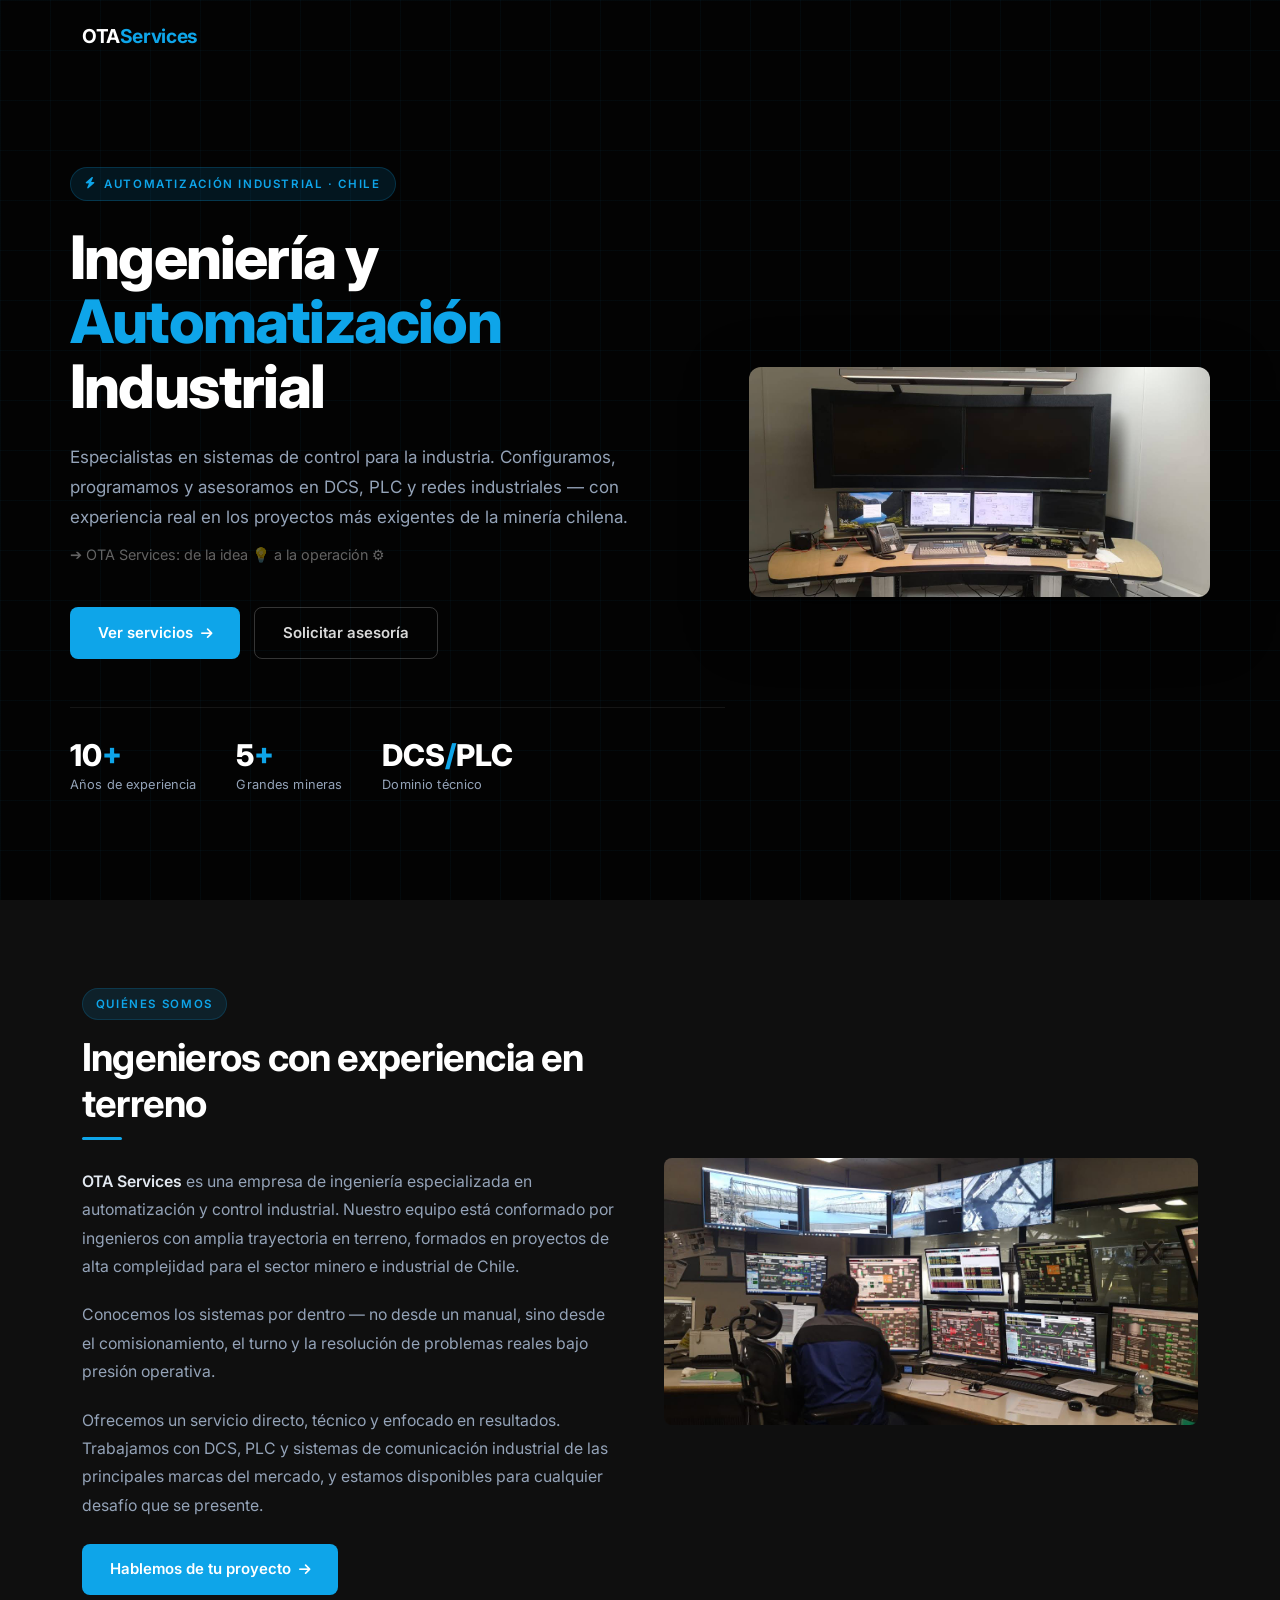
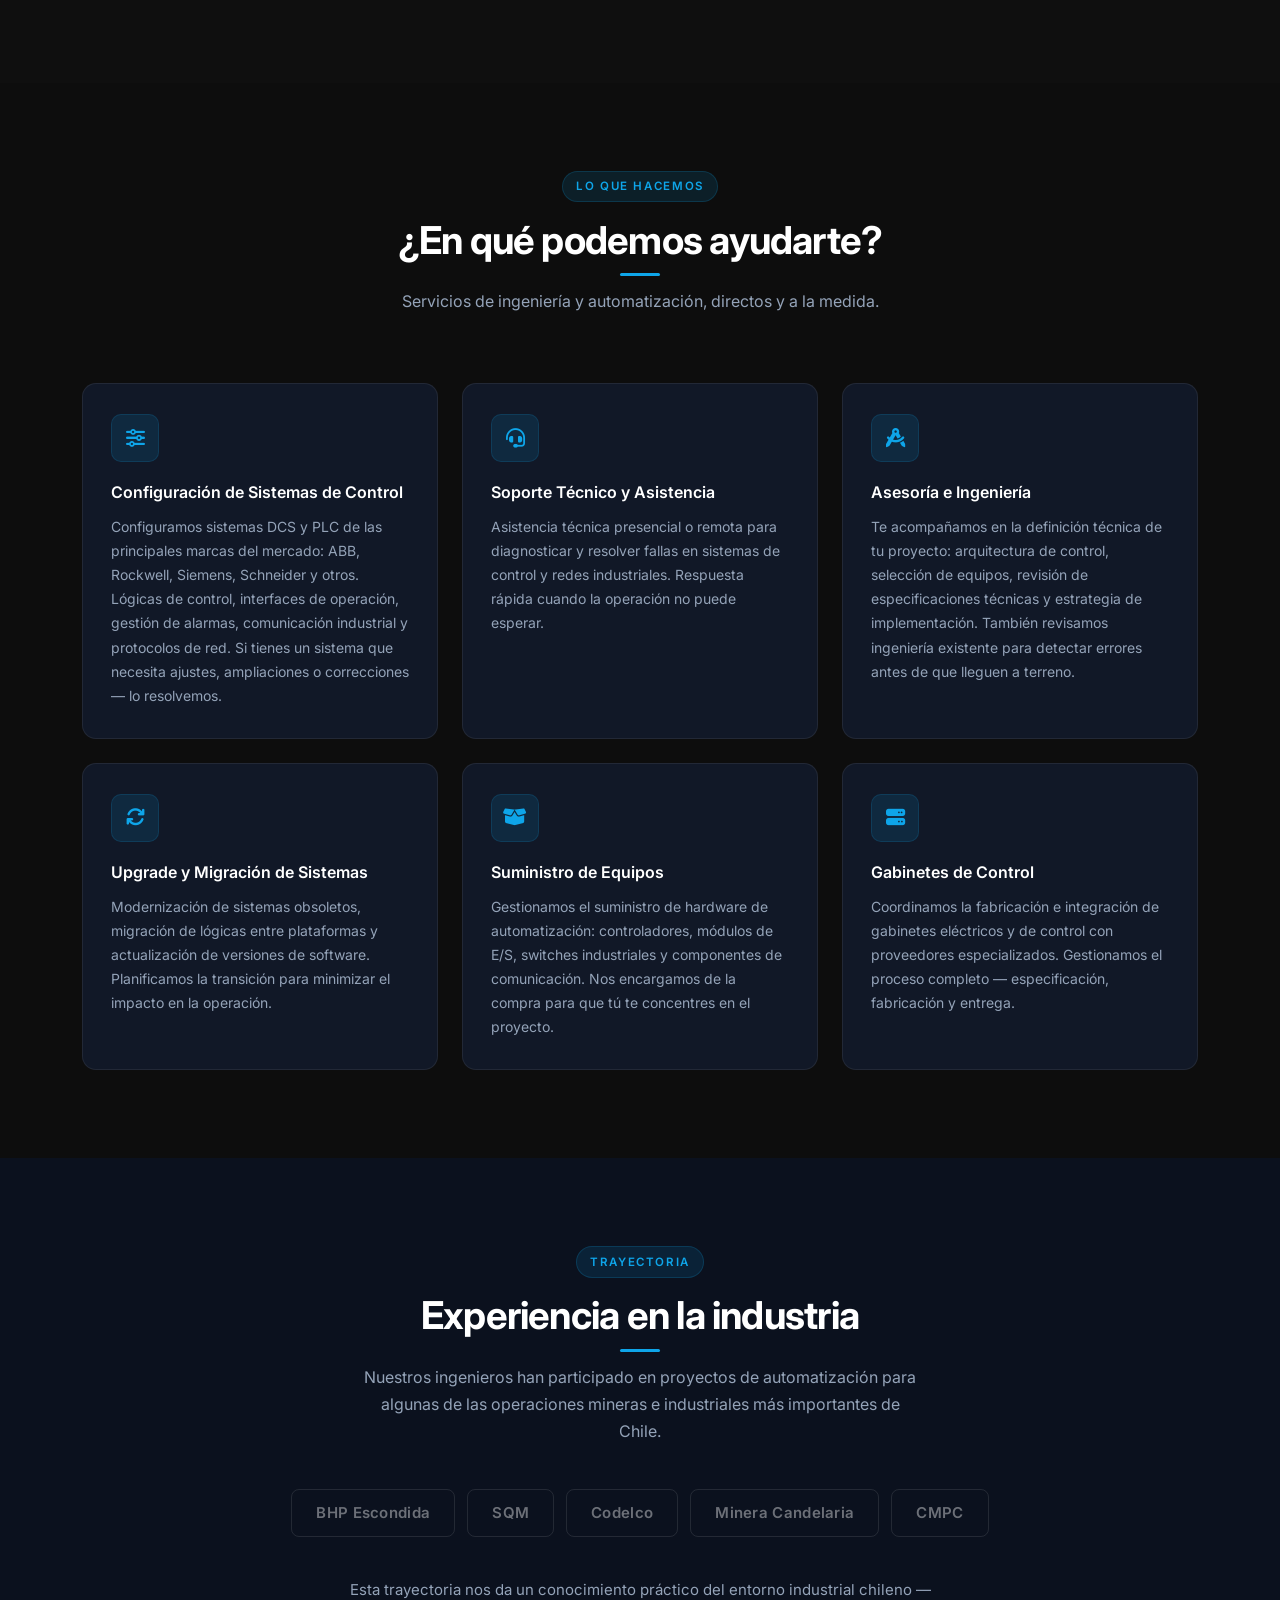
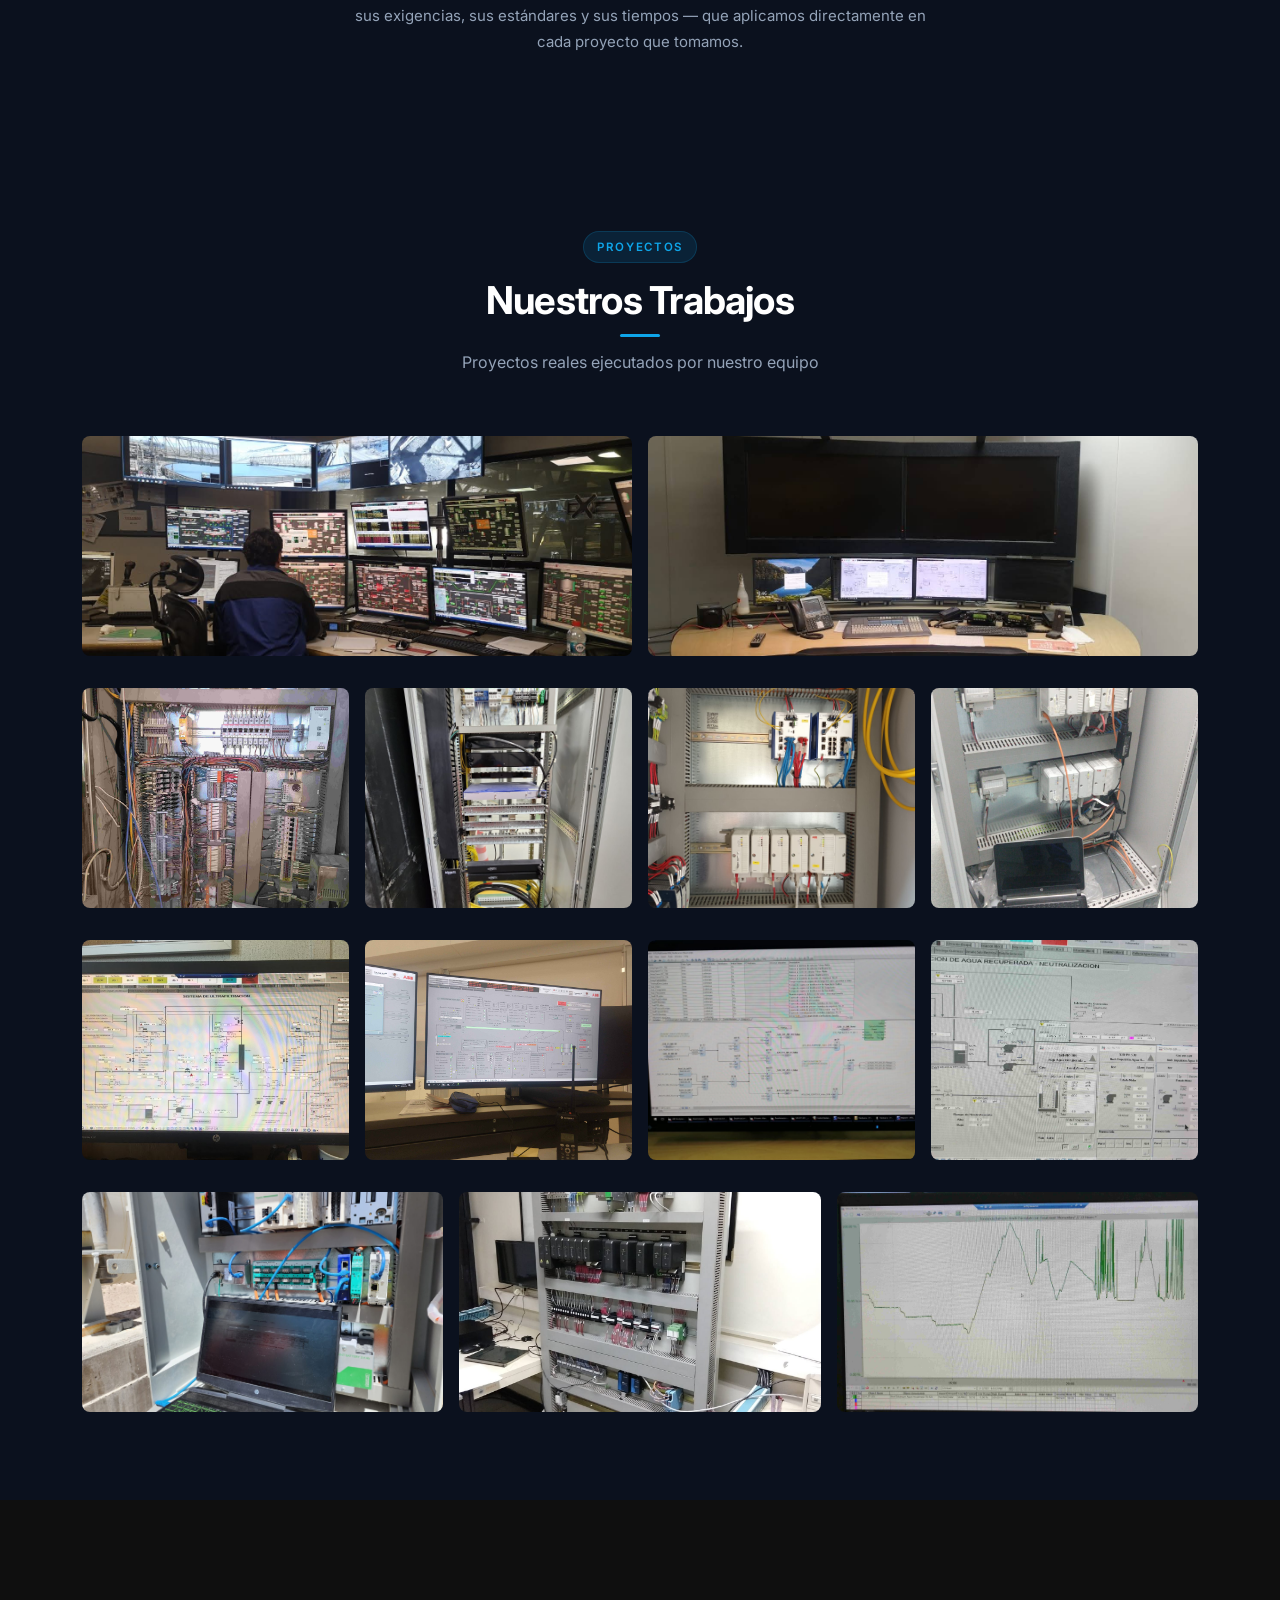
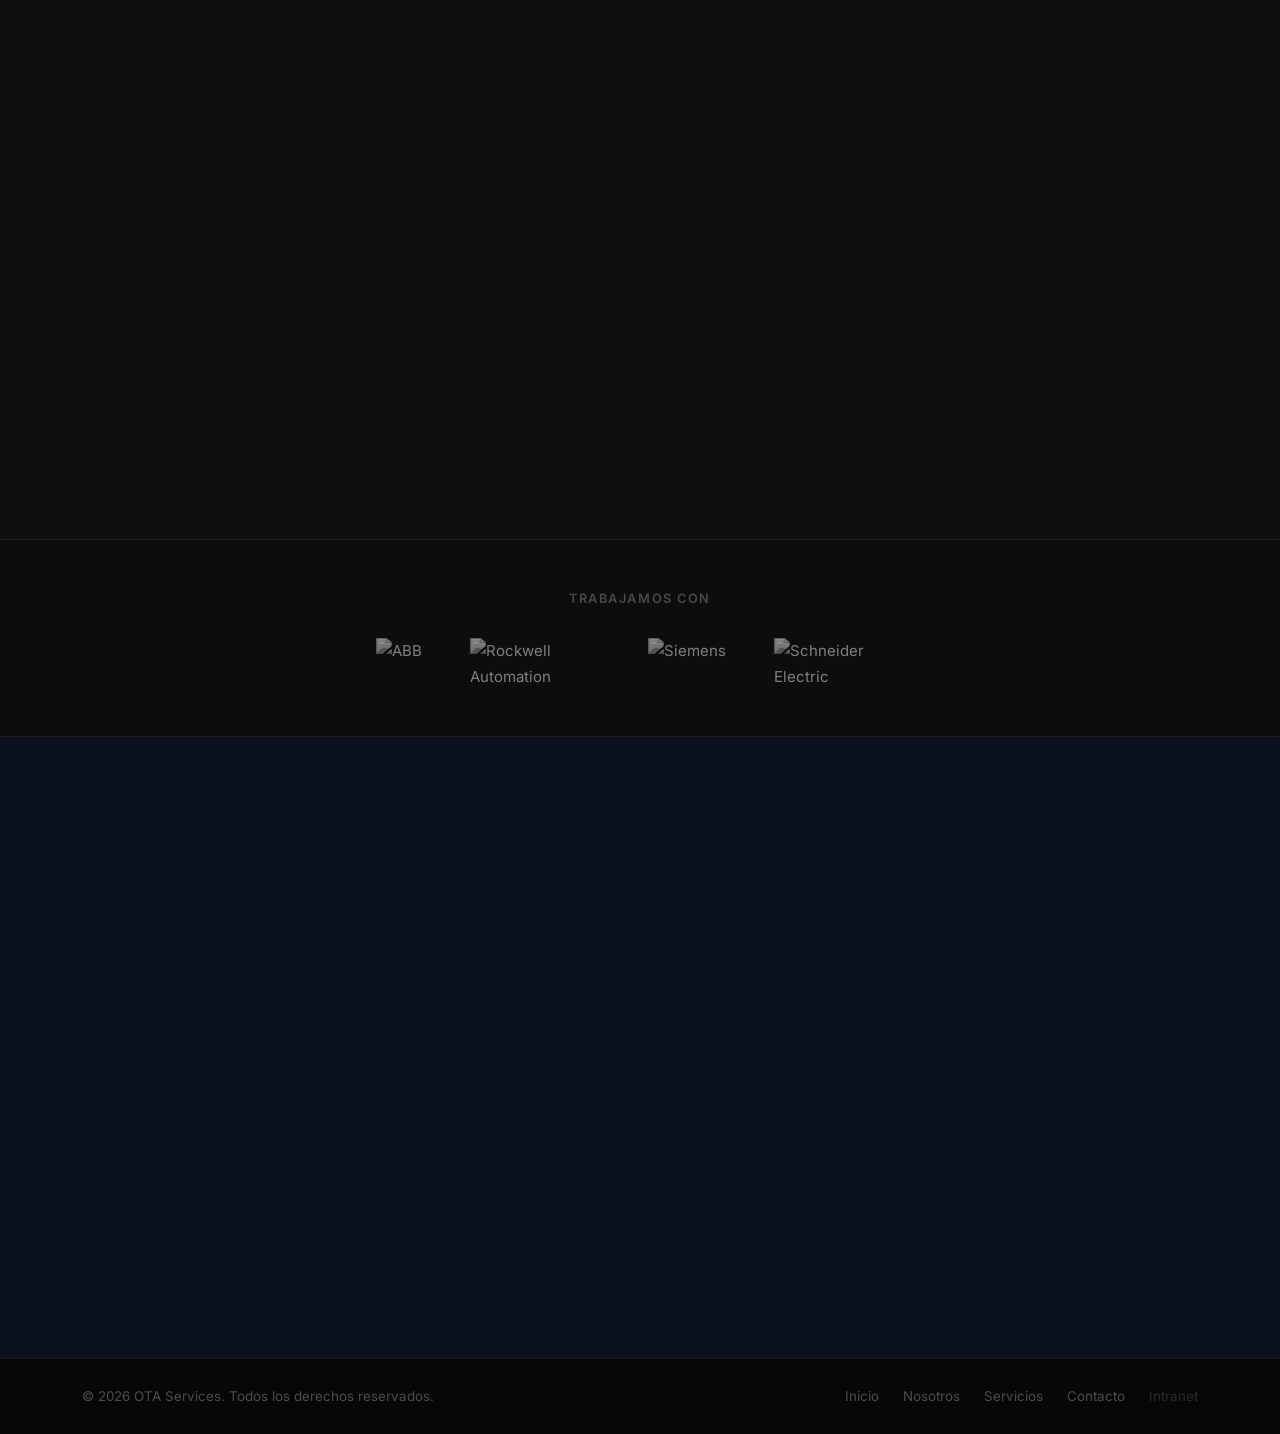
==== index.html @ 55f4d51b "Fix hero layout, imagen nosotros, logo Rockwell y galería Co-Authored-By: Claude Sonnet 4.6 <noreply" ====
<!DOCTYPE html>
<html lang="es">
<head>
  <!-- Google tag (gtag.js) -->
  <script async src="https://www.googletagmanager.com/gtag/js?id=G-EPG079F7JC"></script>
  <script>
    window.dataLayer = window.dataLayer || [];
    function gtag(){dataLayer.push(arguments);}
    gtag('js', new Date());
    gtag('config', 'G-EPG079F7JC');
  </script>

  <meta charset="utf-8">
  <meta name="viewport" content="width=device-width, initial-scale=1">

  <!-- SEO -->
  <title>OTA Services | Ingeniería y Automatización Industrial</title>
  <meta name="description" content="OTA Services — Ingeniería y automatización industrial. Especialistas en sistemas DCS y PLC para la industria minera de Chile.">
  <meta name="robots" content="index, follow">
  <link rel="canonical" href="https://otautomation.cl">

  <!-- Open Graph -->
  <meta property="og:title"       content="OTA Services — Ingeniería y Automatización Industrial">
  <meta property="og:description" content="Especialistas en sistemas DCS y PLC para la industria minera de Chile.">
  <meta property="og:type"        content="website">
  <meta property="og:url"         content="https://otautomation.cl">

  <!-- Favicon -->
  <link rel="icon" href="favicon.png" type="image/png">

  <!-- Google Fonts: Inter -->
  <link rel="preconnect" href="https://fonts.googleapis.com">
  <link rel="preconnect" href="https://fonts.gstatic.com" crossorigin>
  <link href="https://fonts.googleapis.com/css2?family=Inter:wght@400;500;600;700;800&display=swap" rel="stylesheet">

  <!-- Bootstrap 5 -->
  <link href="https://cdn.jsdelivr.net/npm/bootstrap@5.3.3/dist/css/bootstrap.min.css"
        rel="stylesheet"
        integrity="sha384-QWTKZyjpPEjISv5WaRU9OFeRpok6YctnYmDr5pNlyT2bRjXh0JMhjY6hW+ALEwIH"
        crossorigin="anonymous">

  <!-- Font Awesome 6 -->
  <link href="https://cdnjs.cloudflare.com/ajax/libs/font-awesome/6.5.2/css/all.min.css"
        rel="stylesheet"
        crossorigin="anonymous"
        referrerpolicy="no-referrer">

  <!-- Estilos personalizados -->
  <link href="css/site.css" rel="stylesheet">
</head>
<body>

<!-- ════════════════════════ 1. NAVBAR ════════════════════════ -->
<nav id="navbar" aria-label="Navegación principal">
  <div class="container">
    <div class="d-flex justify-content-between align-items-center">

      <a href="#hero" class="nav-brand scroll-link" aria-label="OTA Services – Inicio">
        OTA<span>Services</span>
      </a>

      <button class="navbar-toggler d-lg-none border-0 bg-transparent p-1"
              type="button"
              data-bs-toggle="collapse"
              data-bs-target="#mainNav"
              aria-controls="mainNav"
              aria-expanded="false"
              aria-label="Abrir menú">
        <span style="background-image:url(\"data:image/svg+xml,%3csvg xmlns='http://www.w3.org/2000/svg' viewBox='0 0 30 30'%3e%3cpath stroke='rgba(255,255,255,0.8)' stroke-linecap='round' stroke-miterlimit='10' stroke-width='2' d='M4 7h22M4 15h22M4 23h22'/%3e%3c/svg%3e\");display:inline-block;width:1.5em;height:1.5em;background-repeat:no-repeat;background-position:center;background-size:100%;"></span>
      </button>

      <div class="collapse navbar-collapse justify-content-end" id="mainNav">
        <ul class="navbar-nav align-items-lg-center gap-lg-1" id="navList">
          <li class="nav-item active">
            <a class="nav-link scroll-link" href="#hero">Inicio</a>
          </li>
          <li class="nav-item">
            <a class="nav-link scroll-link" href="#nosotros">Nosotros</a>
          </li>
          <li class="nav-item">
            <a class="nav-link scroll-link" href="#servicios">Servicios</a>
          </li>
          <li class="nav-item">
            <a class="nav-link scroll-link" href="#experiencia">Experiencia</a>
          </li>
          <li class="nav-item">
            <a class="nav-link scroll-link btn-nav-cta" href="#contact">Solicitar asesoría</a>
          </li>
        </ul>
      </div>

    </div>
  </div>
</nav>


<!-- ════════════════════════ 2. HERO ══════════════════════════ -->
<section id="hero" aria-label="OTA Services – Ingeniería y Automatización Industrial">
  <div class="container hero-inner">
    <div class="row align-items-center">
      <div class="col-lg-7 col-md-10 col-12">

        <div class="hero-eyebrow reveal from-left">
          <i class="fa-solid fa-bolt"></i>
          Automatización Industrial · Chile
        </div>

        <h1 class="hero-title reveal from-left d1">
          Ingeniería y<br>
          <span class="accent">Automatización</span><br>
          Industrial
        </h1>

        <p class="hero-subtitle reveal from-left d2">
          Especialistas en sistemas de control para la industria. Configuramos,
          programamos y asesoramos en DCS, PLC y redes industriales — con
          experiencia real en los proyectos más exigentes de la minería chilena.
        </p>

        <p class="hero-tagline reveal from-left d3">
          ➔ OTA Services: de la idea 💡 a la operación ⚙️
        </p>

        <div class="hero-ctas reveal from-left d3">
          <a href="#servicios" class="btn-primary scroll-link">
            Ver servicios
            <i class="fa-solid fa-arrow-right fa-sm"></i>
          </a>
          <a href="#contact" class="btn-outline scroll-link">
            Solicitar asesoría
          </a>
        </div>

        <div class="hero-stats reveal d4">
          <div>
            <div class="stat-value">10<span>+</span></div>
            <div class="stat-label">Años de experiencia</div>
          </div>
          <div>
            <div class="stat-value">5<span>+</span></div>
            <div class="stat-label">Grandes mineras</div>
          </div>
          <div>
            <div class="stat-value">DCS<span>/</span>PLC</div>
            <div class="stat-label">Dominio técnico</div>
          </div>
        </div>

      </div>

      <div class="col-lg-5 d-none d-lg-flex justify-content-center reveal from-right d2">
        <img src="img/Pantalla2.jpg"
             alt="Estación de operación OTA Services"
             class="hero-img"
             loading="eager">
      </div>

    </div>
  </div>
</section>


<!-- ════════════════════════ 3. NOSOTROS ══════════════════════ -->
<section id="nosotros" aria-labelledby="nosotros-title">
  <div class="container">
    <div class="row g-5 align-items-center">

      <!-- Texto -->
      <div class="col-lg-6 reveal from-left">
        <p class="section-label">Quiénes somos</p>
        <h2 id="nosotros-title" class="section-title title-bar">
          Ingenieros con experiencia en terreno
        </h2>
        <div class="about-text" style="margin-top:1.75rem;">
          <p>
            <strong>OTA Services</strong> es una empresa de ingeniería especializada en
            automatización y control industrial. Nuestro equipo está conformado por ingenieros con
            amplia trayectoria en terreno, formados en proyectos de alta complejidad para el sector
            minero e industrial de Chile.
          </p>
          <p>
            Conocemos los sistemas por dentro — no desde un manual, sino desde el comisionamiento,
            el turno y la resolución de problemas reales bajo presión operativa.
          </p>
          <p>
            Ofrecemos un servicio directo, técnico y enfocado en resultados. Trabajamos con DCS,
            PLC y sistemas de comunicación industrial de las principales marcas del mercado, y
            estamos disponibles para cualquier desafío que se presente.
          </p>
        </div>
        <div class="mt-4">
          <a href="#contact" class="btn-primary scroll-link">
            Hablemos de tu proyecto
            <i class="fa-solid fa-arrow-right fa-sm"></i>
          </a>
        </div>
      </div>

      <!-- Imagen real -->
      <div class="col-lg-6 reveal from-right d1">
        <img src="img/pantalla1.jpg"
             alt="Ingenieros OTA Services trabajando en proyecto de automatización"
             class="about-img"
             loading="eager">
      </div>

    </div>
  </div>
</section>


<!-- ════════════════════════ 4. SERVICIOS ═════════════════════ -->
<section id="servicios" aria-labelledby="servicios-title">
  <div class="container">
    <div class="text-center reveal">
      <p class="section-label">Lo que hacemos</p>
      <h2 id="servicios-title" class="section-title title-bar">¿En qué podemos ayudarte?</h2>
      <p class="section-subtitle">
        Servicios de ingeniería y automatización, directos y a la medida.
      </p>
    </div>

    <div class="row g-4 mt-1">

      <div class="col-lg-4 col-md-6 col-12">
        <div class="service-card reveal zoom d1" role="article">
          <div class="sc-icon" aria-hidden="true"><i class="fa-solid fa-sliders"></i></div>
          <h3>Configuración de Sistemas de Control</h3>
          <p>Configuramos sistemas DCS y PLC de las principales marcas del mercado: ABB, Rockwell,
            Siemens, Schneider y otros. Lógicas de control, interfaces de operación, gestión de
            alarmas, comunicación industrial y protocolos de red. Si tienes un sistema que necesita
            ajustes, ampliaciones o correcciones — lo resolvemos.</p>
        </div>
      </div>

      <div class="col-lg-4 col-md-6 col-12">
        <div class="service-card reveal zoom d2" role="article">
          <div class="sc-icon" aria-hidden="true"><i class="fa-solid fa-headset"></i></div>
          <h3>Soporte Técnico y Asistencia</h3>
          <p>Asistencia técnica presencial o remota para diagnosticar y resolver fallas en sistemas
            de control y redes industriales. Respuesta rápida cuando la operación no puede esperar.</p>
        </div>
      </div>

      <div class="col-lg-4 col-md-6 col-12">
        <div class="service-card reveal zoom d3" role="article">
          <div class="sc-icon" aria-hidden="true"><i class="fa-solid fa-compass-drafting"></i></div>
          <h3>Asesoría e Ingeniería</h3>
          <p>Te acompañamos en la definición técnica de tu proyecto: arquitectura de control,
            selección de equipos, revisión de especificaciones técnicas y estrategia de
            implementación. También revisamos ingeniería existente para detectar errores antes
            de que lleguen a terreno.</p>
        </div>
      </div>

      <div class="col-lg-4 col-md-6 col-12">
        <div class="service-card reveal zoom d1" role="article">
          <div class="sc-icon" aria-hidden="true"><i class="fa-solid fa-arrows-rotate"></i></div>
          <h3>Upgrade y Migración de Sistemas</h3>
          <p>Modernización de sistemas obsoletos, migración de lógicas entre plataformas y
            actualización de versiones de software. Planificamos la transición para minimizar
            el impacto en la operación.</p>
        </div>
      </div>

      <div class="col-lg-4 col-md-6 col-12">
        <div class="service-card reveal zoom d2" role="article">
          <div class="sc-icon" aria-hidden="true"><i class="fa-solid fa-box-open"></i></div>
          <h3>Suministro de Equipos</h3>
          <p>Gestionamos el suministro de hardware de automatización: controladores, módulos de
            E/S, switches industriales y componentes de comunicación. Nos encargamos de la compra
            para que tú te concentres en el proyecto.</p>
        </div>
      </div>

      <div class="col-lg-4 col-md-6 col-12">
        <div class="service-card reveal zoom d3" role="article">
          <div class="sc-icon" aria-hidden="true"><i class="fa-solid fa-server"></i></div>
          <h3>Gabinetes de Control</h3>
          <p>Coordinamos la fabricación e integración de gabinetes eléctricos y de control con
            proveedores especializados. Gestionamos el proceso completo — especificación,
            fabricación y entrega.</p>
        </div>
      </div>

    </div>
  </div>
</section>


<!-- ════════════════════════ 5. EXPERIENCIA ═══════════════════ -->
<section id="experiencia" aria-labelledby="experiencia-title">
  <div class="container">
    <div class="text-center reveal">
      <p class="section-label">Trayectoria</p>
      <h2 id="experiencia-title" class="section-title title-bar">Experiencia en la industria</h2>
      <p class="section-subtitle">
        Nuestros ingenieros han participado en proyectos de automatización para algunas de
        las operaciones mineras e industriales más importantes de Chile.
      </p>
    </div>

    <div class="clients-strip reveal d1" role="list" aria-label="Empresas donde hemos trabajado">
      <span class="client-badge" role="listitem">BHP Escondida</span>
      <span class="client-badge" role="listitem">SQM</span>
      <span class="client-badge" role="listitem">Codelco</span>
      <span class="client-badge" role="listitem">Minera Candelaria</span>
      <span class="client-badge" role="listitem">CMPC</span>
    </div>

    <p class="experience-note reveal d2">
      Esta trayectoria nos da un conocimiento práctico del entorno industrial chileno — sus
      exigencias, sus estándares y sus tiempos — que aplicamos directamente en cada proyecto
      que tomamos.
    </p>
  </div>
</section>


<!-- ════════════════════════ 6. GALERÍA ═══════════════════════ -->
<section id="galeria" aria-labelledby="galeria-title">
  <div class="container">

    <div class="text-center reveal">
      <p class="section-label">Proyectos</p>
      <h2 id="galeria-title" class="section-title title-bar">Nuestros Trabajos</h2>
      <p class="section-subtitle">Proyectos reales ejecutados por nuestro equipo</p>
    </div>

    <!-- Fila 1 — Pantallas y Estaciones -->
    <div class="row g-3 mt-1">
      <div class="col-lg-6 col-md-6 col-12">
        <div class="gallery-card reveal zoom d1">
          <img src="img/pantalla1.jpg" alt="Estación de operación multi-pantalla" loading="lazy">
          <div class="gallery-overlay"><span>Estación de operación multi-pantalla</span></div>
        </div>
      </div>
      <div class="col-lg-6 col-md-6 col-12">
        <div class="gallery-card reveal zoom d2">
          <img src="img/Pantalla2.jpg" alt="Engineering Workstation (EOW)" loading="lazy">
          <div class="gallery-overlay"><span>Engineering Workstation (EOW)</span></div>
        </div>
      </div>
    </div>

    <!-- Fila 2 — Gabinetes y Hardware -->
    <div class="row g-3 mt-3">
      <div class="col-lg-3 col-md-6 col-12">
        <div class="gallery-card reveal zoom d1">
          <img src="img/trabajo4.jpg" alt="Gabinete de control industrial" loading="lazy">
          <div class="gallery-overlay"><span>Gabinete de control industrial</span></div>
        </div>
      </div>
      <div class="col-lg-3 col-md-6 col-12">
        <div class="gallery-card reveal zoom d2">
          <img src="img/trabajo9.jpeg" alt="Gabinete de redes" loading="lazy">
          <div class="gallery-overlay"><span>Gabinete de redes</span></div>
        </div>
      </div>
      <div class="col-lg-3 col-md-6 col-12">
        <div class="gallery-card reveal zoom d3">
          <img src="img/trabajo14.jpeg" alt="Gabinete de control" loading="lazy">
          <div class="gallery-overlay"><span>Gabinete de control</span></div>
        </div>
      </div>
      <div class="col-lg-3 col-md-6 col-12">
        <div class="gallery-card reveal zoom d4">
          <img src="img/trabajo13.jpeg" alt="Integración de hardware" loading="lazy">
          <div class="gallery-overlay"><span>Integración de hardware</span></div>
        </div>
      </div>
    </div>

    <!-- Fila 3 — Terreno, Comisionamiento y Producción -->
    <div class="row g-3 mt-3">
      <div class="col-lg-3 col-md-6 col-12">
        <div class="gallery-card reveal zoom d1">
          <img src="img/trabajo6.jpg" alt="Trabajo en terreno" loading="lazy">
          <div class="gallery-overlay"><span>Trabajo en terreno</span></div>
        </div>
      </div>
      <div class="col-lg-3 col-md-6 col-12">
        <div class="gallery-card reveal zoom d2">
          <img src="img/trabajo7.jpg" alt="Comisionamiento en planta" loading="lazy">
          <div class="gallery-overlay"><span>Comisionamiento en planta</span></div>
        </div>
      </div>
      <div class="col-lg-3 col-md-6 col-12">
        <div class="gallery-card reveal zoom d3">
          <img src="img/trabajo5.jpg" alt="Puesta en marcha" loading="lazy">
          <div class="gallery-overlay"><span>Puesta en marcha</span></div>
        </div>
      </div>
      <div class="col-lg-3 col-md-6 col-12">
        <div class="gallery-card reveal zoom d4">
          <img src="img/trabajo3.jpg" alt="Mantención de sistemas" loading="lazy">
          <div class="gallery-overlay"><span>Mantención de sistemas</span></div>
        </div>
      </div>
    </div>

    <!-- Fila 4 — Lógica y Proyectos -->
    <div class="row g-3 mt-3">
      <div class="col-lg-4 col-md-6 col-12">
        <div class="gallery-card reveal zoom d1">
          <img src="img/trabajo10.jpeg" alt="Configuración de lógica" loading="lazy">
          <div class="gallery-overlay"><span>Configuración de lógica</span></div>
        </div>
      </div>
      <div class="col-lg-4 col-md-6 col-12">
        <div class="gallery-card reveal zoom d2">
          <img src="img/trabajo12.jpeg" alt="Proyecto de automatización" loading="lazy">
          <div class="gallery-overlay"><span>Proyecto de automatización</span></div>
        </div>
      </div>
      <div class="col-lg-4 col-md-6 col-12">
        <div class="gallery-card reveal zoom d3">
          <img src="img/trabajo2.jpg" alt="Sistemas en operación" loading="lazy">
          <div class="gallery-overlay"><span>Sistemas en operación</span></div>
        </div>
      </div>
    </div>

  </div>
</section>


<!-- ════════════════════════ 7. POR QUÉ OTA ══════════════════ -->
<section id="why" aria-labelledby="why-title">
  <div class="container">
    <div class="row align-items-start g-5">

      <div class="col-lg-4 reveal from-left">
        <p class="section-label">Diferenciadores</p>
        <h2 id="why-title" class="section-title title-bar">Lo que nos diferencia</h2>
        <p style="color:var(--text-muted);font-size:0.9375rem;line-height:1.75;margin-top:1rem;">
          Sin estructura pesada ni burocracia. Hablas con el ingeniero que trabaja en tu proyecto
          desde el primer contacto.
        </p>
      </div>

      <div class="col-lg-8">
        <div class="why-grid">

          <div class="why-card reveal zoom d1">
            <div class="why-icon" aria-hidden="true"><i class="fa-solid fa-hard-hat"></i></div>
            <div>
              <h4>Experiencia real</h4>
              <p>No aprendimos en un laboratorio. Aprendimos en comisionamiento, en turno, en campo.</p>
            </div>
          </div>

          <div class="why-card reveal zoom d2">
            <div class="why-icon" aria-hidden="true"><i class="fa-solid fa-circle-nodes"></i></div>
            <div>
              <h4>Abiertos al desafío</h4>
              <p>DCS, PLC, redes, protocolos industriales, migraciones. Si es automatización y control, lo analizamos y lo resolvemos.</p>
            </div>
          </div>

          <div class="why-card reveal zoom d3">
            <div class="why-icon" aria-hidden="true"><i class="fa-solid fa-comments"></i></div>
            <div>
              <h4>Trato directo</h4>
              <p>Hablas con el ingeniero que va a trabajar en tu proyecto, desde el primer contacto.</p>
            </div>
          </div>

          <div class="why-card reveal zoom d4">
            <div class="why-icon" aria-hidden="true"><i class="fa-solid fa-bolt"></i></div>
            <div>
              <h4>Respuesta ágil</h4>
              <p>Sin estructura pesada ni burocracia. Nos adaptamos a los tiempos del cliente.</p>
            </div>
          </div>

        </div>

        <!-- Certificaciones — NO ELIMINAR -->
        <div class="certs-row reveal d3">
          <span class="cert-badge">
            <i class="fa-solid fa-certificate fa-xs"></i>
            Certificado PROFIBUS
          </span>
          <span class="cert-badge">
            <i class="fa-solid fa-certificate fa-xs"></i>
            Certificado PROFINET
          </span>
          <span class="cert-badge">
            <i class="fa-solid fa-shield-halved fa-xs"></i>
            IEC 62443
          </span>
          <span class="cert-badge">
            <i class="fa-solid fa-shield-halved fa-xs"></i>
            IEC 61508 / 61511
          </span>
        </div>

      </div>
    </div>
  </div>
</section>


<!-- ════════════════════════ 8. MARCAS ════════════════════════ -->
<div id="marcas" role="region" aria-label="Marcas con las que trabajamos">
  <div class="container">
    <p class="brands-label">Trabajamos con</p>
    <div class="brands-strip" role="list">
      <img src="https://upload.wikimedia.org/wikipedia/commons/0/00/ABB_logo.svg"
           alt="ABB" class="brand-logo" role="listitem" loading="lazy">
      <img src="https://cdn.worldvectorlogo.com/logos/rockwell-automation.svg"
           alt="Rockwell Automation" class="brand-logo" role="listitem" loading="lazy">
      <img src="https://upload.wikimedia.org/wikipedia/commons/5/5f/Siemens-logo.svg"
           alt="Siemens" class="brand-logo" role="listitem" loading="lazy">
      <img src="https://upload.wikimedia.org/wikipedia/commons/9/95/Schneider_Electric_2007.svg"
           alt="Schneider Electric" class="brand-logo" role="listitem" loading="lazy">
    </div>
  </div>
</div>


<!-- ════════════════════════ 9. CONTACTO ══════════════════════ -->
<section id="contact" aria-labelledby="contact-title">
  <div class="container">
    <div class="row g-5 align-items-start">

      <!-- Info -->
      <div class="col-lg-6 reveal from-left">
        <p class="section-label">Contacto</p>
        <h2 id="contact-title" class="section-title title-bar">
          Hablemos de tu proyecto
        </h2>
        <p style="color:var(--text-muted);font-size:0.9375rem;line-height:1.75;margin-top:1.25rem;">
          Cuéntanos qué necesitas.
        </p>

        <div class="contact-detail">
          <div class="cd-icon" aria-hidden="true">
            <i class="fa-solid fa-envelope"></i>
          </div>
          <div class="cd-text">
            <strong>Correo</strong>
            <span>contacto@otautomation.cl</span>
          </div>
        </div>

        <div class="contact-detail">
          <div class="cd-icon" aria-hidden="true">
            <i class="fa-solid fa-location-dot"></i>
          </div>
          <div class="cd-text">
            <strong>Ubicación</strong>
            <span>Chile</span>
          </div>
        </div>
      </div>

      <!-- Formulario Formspree -->
      <div class="col-lg-6 reveal from-right d1">
        <div class="contact-form-card">
          <form id="contactForm"
                action="https://formspree.io/f/xpqoadyp"
                method="POST"
                aria-label="Formulario de contacto OTA Services">

            <input type="hidden" name="_language" value="es">
            <input type="hidden" name="_subject"  value="Nuevo contacto desde otautomation.cl">

            <div class="mb-3">
              <label for="f-nombre" class="visually-hidden">Tu nombre</label>
              <input id="f-nombre" type="text" name="nombre"
                     placeholder="Tu nombre *" required
                     class="form-control" autocomplete="name">
            </div>

            <div class="mb-3">
              <label for="f-empresa" class="visually-hidden">Empresa</label>
              <input id="f-empresa" type="text" name="empresa"
                     placeholder="Empresa"
                     class="form-control" autocomplete="organization">
            </div>

            <div class="mb-3">
              <label for="f-telefono" class="visually-hidden">Teléfono</label>
              <input id="f-telefono" type="tel" name="telefono"
                     placeholder="Teléfono"
                     class="form-control" autocomplete="tel" inputmode="tel">
            </div>

            <div class="mb-3">
              <label for="f-mensaje" class="visually-hidden">Mensaje</label>
              <textarea id="f-mensaje" name="mensaje"
                        placeholder="Cuéntanos en qué podemos ayudarte…"
                        rows="4" required
                        class="form-control"></textarea>
            </div>

            <button type="submit" class="btn btn-primary w-100">Enviar mensaje</button>

            <div id="formMsg" class="mt-3 d-none text-success text-center"
                 role="status" aria-live="polite">
              ✅ ¡Mensaje enviado! Te contactaremos pronto.
            </div>

          </form>
        </div>
      </div>

    </div>
  </div>
</section>


<!-- ════════════════════════ 10. FOOTER ═══════════════════════ -->
<footer id="footer" role="contentinfo">
  <div class="container">
    <div class="footer-inner">
      <span class="footer-copy">© 2026 OTA Services. Todos los derechos reservados.</span>
      <nav class="footer-links" aria-label="Links del footer">
        <a href="#hero"      class="scroll-link">Inicio</a>
        <a href="#nosotros"  class="scroll-link">Nosotros</a>
        <a href="#servicios" class="scroll-link">Servicios</a>
        <a href="#contact"   class="scroll-link">Contacto</a>
        <a href="https://otautomationservices.sharepoint.com/"
           target="_blank"
           rel="noopener noreferrer"
           style="opacity:0.5;">Intranet</a>
      </nav>
    </div>
  </div>
</footer>


<!-- Bootstrap 5 JS -->
<script src="https://cdn.jsdelivr.net/npm/bootstrap@5.3.3/dist/js/bootstrap.bundle.min.js"
        integrity="sha384-YvpcrYf0tY3lHB60NNkmXc4s9bIOgUxi8T/jzmGnFAiBQxaQtZn3IAhWjCrXJSer"
        crossorigin="anonymous"></script>

<!-- Lógica personalizada -->
<script src="js/site.js"></script>

</body>
</html>
---- css/site.css ----
/*
  OTA Services – Dark Industrial Theme
  Palette : #0d0d0d (bg) · #111827 (card) · #0ea5e9 (accent)
  Font    : Inter (Google Fonts)
*/

/* ─── Variables ───────────────────────────────────────────── */
:root {
  --bg:           #0d0d0d;
  --bg-card:      #111827;
  --bg-section:   #0f0f0f;
  --bg-alt:       #0b111e;
  --accent:       #0ea5e9;
  --accent-h:     #38bdf8;
  --accent-glow:  rgba(14, 165, 233, 0.12);
  --text:         #e2e8f0;
  --text-muted:   #94a3b8;
  --border:       rgba(255, 255, 255, 0.07);
  --font:         'Inter', system-ui, -apple-system, sans-serif;
}

/* ─── Reset & Base ────────────────────────────────────────── */
html { scroll-behavior: smooth; }

*, *::before, *::after { box-sizing: border-box; }

body {
  background: var(--bg);
  color: var(--text);
  font-family: var(--font);
  font-size: 15px;
  line-height: 1.75;
  margin: 0;
}

img { max-width: 100%; height: auto; }
a   { text-decoration: none; }

/* ─── Shared Section Styles ───────────────────────────────── */
.section-label {
  display: inline-block;
  font-size: 0.72rem;
  font-weight: 600;
  letter-spacing: 0.14em;
  text-transform: uppercase;
  color: var(--accent);
  background: var(--accent-glow);
  border: 1px solid rgba(14, 165, 233, 0.18);
  padding: 0.3rem 0.8rem;
  border-radius: 100px;
  margin-bottom: 0.9rem;
}

.section-title {
  font-size: clamp(1.75rem, 3vw, 2.4rem);
  font-weight: 700;
  color: #fff;
  line-height: 1.2;
  letter-spacing: -0.02em;
  margin: 0 0 0.75rem;
}

.section-title .accent { color: var(--accent); }

.section-subtitle {
  font-size: 1rem;
  color: var(--text-muted);
  max-width: 560px;
  line-height: 1.7;
  margin: 0 0 2.75rem;
}

.text-center .section-subtitle { margin-left: auto; margin-right: auto; }

/* Accent underline */
.title-bar::after {
  content: '';
  display: block;
  width: 40px;
  height: 3px;
  background: var(--accent);
  border-radius: 2px;
  margin-top: 0.65rem;
}

.text-center .title-bar::after { margin-left: auto; margin-right: auto; }

/* ─── NAVBAR ──────────────────────────────────────────────── */
#navbar {
  position: fixed;
  top: 0; left: 0; width: 100%;
  z-index: 1000;
  padding: 1.25rem 0;
  background: transparent;
  transition: background 0.4s, padding 0.35s, box-shadow 0.4s;
}

#navbar.scrolled {
  background: rgba(13, 13, 13, 0.92);
  backdrop-filter: blur(14px);
  -webkit-backdrop-filter: blur(14px);
  padding: 0.6rem 0;
  box-shadow: 0 1px 0 var(--border);
}

.nav-brand {
  font-size: 1.2rem;
  font-weight: 700;
  letter-spacing: -0.02em;
  color: #fff !important;
}

.nav-brand span { color: var(--accent); }

#navbar .navbar-nav .nav-link {
  font-size: 0.875rem;
  font-weight: 500;
  color: rgba(255, 255, 255, 0.7);
  padding: 0.4rem 0.875rem;
  border-radius: 6px;
  transition: color 0.2s, background 0.2s;
}

#navbar .navbar-nav .nav-link:hover,
#navbar .navbar-nav .nav-item.active .nav-link {
  color: #fff;
}

.btn-nav-cta {
  font-size: 0.8125rem !important;
  font-weight: 600 !important;
  color: #fff !important;
  background: var(--accent);
  padding: 0.4rem 1.1rem !important;
  border-radius: 6px;
  margin-left: 0.5rem;
  transition: background 0.2s, transform 0.15s !important;
}

.btn-nav-cta:hover {
  background: var(--accent-h) !important;
  transform: translateY(-1px);
}

#navbar .navbar-toggler {
  border: 1px solid rgba(255, 255, 255, 0.2);
  padding: 0.3rem 0.55rem;
}

#navbar .navbar-toggler:focus { box-shadow: none; }

#navbar .navbar-toggler-icon {
  background-image: url("data:image/svg+xml,%3csvg xmlns='http://www.w3.org/2000/svg' viewBox='0 0 30 30'%3e%3cpath stroke='rgba(255,255,255,0.8)' stroke-linecap='round' stroke-miterlimit='10' stroke-width='2' d='M4 7h22M4 15h22M4 23h22'/%3e%3c/svg%3e");
}

/* Mobile nav backdrop */
@media (max-width: 991px) {
  #navbar .navbar-collapse {
    background: rgba(11, 11, 20, 0.97);
    backdrop-filter: blur(10px);
    border-radius: 10px;
    padding: 1rem 1.25rem;
    margin-top: 0.6rem;
    border: 1px solid var(--border);
  }
  .btn-nav-cta { margin-left: 0; margin-top: 0.5rem; }
}

/* ─── HERO ────────────────────────────────────────────────── */
#hero {
  min-height: 100vh;
  display: flex;
  align-items: center;
  position: relative;
  overflow: hidden;
  background: #0d0d0d url('img/pantalla1.jpg') center/cover no-repeat;
}

/* Dark overlay */
#hero::after {
  content: '';
  position: absolute;
  inset: 0;
  background: rgba(0, 0, 0, 0.75);
  z-index: 0;
}

/* Subtle grid texture */
#hero::before {
  content: '';
  position: absolute;
  inset: 0;
  background-image:
    linear-gradient(rgba(14, 165, 233, 0.04) 1px, transparent 1px),
    linear-gradient(90deg, rgba(14, 165, 233, 0.04) 1px, transparent 1px);
  background-size: 50px 50px;
  z-index: 1;
  pointer-events: none;
}

.hero-inner {
  position: relative;
  z-index: 2;
  padding: 9rem 0 5rem;
}

.hero-img {
  width: 100%;
  max-width: 480px;
  border-radius: 12px;
  box-shadow: 0 20px 60px rgba(0, 0, 0, 0.5);
  object-fit: cover;
}

.hero-eyebrow {
  display: inline-flex;
  align-items: center;
  gap: 0.45rem;
  font-size: 0.72rem;
  font-weight: 600;
  letter-spacing: 0.14em;
  text-transform: uppercase;
  color: var(--accent);
  background: var(--accent-glow);
  border: 1px solid rgba(14, 165, 233, 0.2);
  padding: 0.35rem 0.9rem;
  border-radius: 100px;
  margin-bottom: 1.5rem;
}

.hero-title {
  font-size: clamp(2.25rem, 5.5vw, 3.75rem);
  font-weight: 800;
  color: #fff;
  line-height: 1.08;
  letter-spacing: -0.03em;
  margin-bottom: 1.5rem;
}

.hero-title .accent { color: var(--accent); }

.hero-subtitle {
  font-size: 1.0625rem;
  color: var(--text-muted);
  line-height: 1.75;
  max-width: 560px;
  margin-bottom: 0.6rem;
}

.hero-tagline {
  font-size: 0.9rem;
  color: rgba(255, 255, 255, 0.38);
  margin-bottom: 2.5rem;
}

.hero-ctas {
  display: flex;
  gap: 0.875rem;
  flex-wrap: wrap;
}

.btn-primary {
  display: inline-flex;
  align-items: center;
  gap: 0.5rem;
  background: var(--accent);
  color: #fff;
  font-weight: 600;
  font-size: 0.9375rem;
  padding: 0.75rem 1.75rem;
  border-radius: 8px;
  border: none;
  cursor: pointer;
  transition: background 0.2s, transform 0.15s, box-shadow 0.2s;
}

.btn-primary:hover {
  background: var(--accent-h);
  color: #fff;
  transform: translateY(-2px);
  box-shadow: 0 10px 24px rgba(14, 165, 233, 0.28);
}

.btn-outline {
  display: inline-flex;
  align-items: center;
  gap: 0.5rem;
  background: transparent;
  color: rgba(255, 255, 255, 0.85);
  font-weight: 600;
  font-size: 0.9375rem;
  padding: 0.75rem 1.75rem;
  border-radius: 8px;
  border: 1px solid rgba(255, 255, 255, 0.2);
  transition: border-color 0.2s, background 0.2s;
}

.btn-outline:hover {
  border-color: rgba(255, 255, 255, 0.45);
  background: rgba(255, 255, 255, 0.05);
  color: #fff;
}

.hero-stats {
  display: flex;
  gap: 2.5rem;
  margin-top: 3rem;
  padding-top: 2rem;
  border-top: 1px solid var(--border);
  flex-wrap: wrap;
}

.stat-value {
  font-size: 1.875rem;
  font-weight: 800;
  color: #fff;
  line-height: 1;
}

.stat-value span { color: var(--accent); }

.stat-label {
  font-size: 0.8rem;
  color: var(--text-muted);
  margin-top: 0.25rem;
  letter-spacing: 0.01em;
}

/* ─── NOSOTROS ────────────────────────────────────────────── */
#nosotros { padding: 5.5rem 0; background: var(--bg-section); }

.about-img {
  width: 100%;
  max-height: 400px;
  object-fit: cover;
  border-radius: 8px;
  display: block;
}

.about-text p {
  color: var(--text-muted);
  font-size: 0.9875rem;
  line-height: 1.8;
  margin-bottom: 1.25rem;
}

.about-text p strong { color: var(--text); font-weight: 600; }

.about-highlights {
  display: flex;
  flex-direction: column;
  gap: 1.25rem;
  margin-top: 2rem;
}

.hl-item {
  display: flex;
  align-items: flex-start;
  gap: 1rem;
}

.hl-icon {
  width: 44px;
  height: 44px;
  background: var(--accent-glow);
  border: 1px solid rgba(14, 165, 233, 0.18);
  border-radius: 10px;
  display: flex;
  align-items: center;
  justify-content: center;
  color: var(--accent);
  font-size: 1rem;
  flex-shrink: 0;
}

.hl-text strong {
  display: block;
  font-size: 0.9375rem;
  font-weight: 600;
  color: #fff;
  margin-bottom: 0.15rem;
}

.hl-text span {
  font-size: 0.875rem;
  color: var(--text-muted);
}

/* ─── SERVICIOS ───────────────────────────────────────────── */
#servicios { padding: 5.5rem 0; background: var(--bg); }

.service-card {
  background: var(--bg-card);
  border: 1px solid var(--border);
  border-radius: 14px;
  padding: 1.875rem 1.75rem;
  height: 100%;
  position: relative;
  overflow: hidden;
  transition: border-color 0.3s, transform 0.3s, box-shadow 0.3s;
}

/* Top accent bar on hover */
.service-card::before {
  content: '';
  position: absolute;
  top: 0; left: 0; right: 0;
  height: 2px;
  background: var(--accent);
  transform: scaleX(0);
  transform-origin: left;
  transition: transform 0.35s ease;
}

.service-card:hover {
  border-color: rgba(14, 165, 233, 0.28);
  transform: translateY(-5px);
  box-shadow: 0 20px 44px rgba(0, 0, 0, 0.45), 0 0 0 1px rgba(14, 165, 233, 0.08);
}

.service-card:hover::before { transform: scaleX(1); }

.sc-icon {
  width: 48px;
  height: 48px;
  background: var(--accent-glow);
  border: 1px solid rgba(14, 165, 233, 0.15);
  border-radius: 10px;
  display: flex;
  align-items: center;
  justify-content: center;
  color: var(--accent);
  font-size: 1.2rem;
  margin-bottom: 1.25rem;
  transition: background 0.3s;
}

.service-card:hover .sc-icon { background: rgba(14, 165, 233, 0.22); }

.service-card h3 {
  font-size: 1rem;
  font-weight: 600;
  color: #fff;
  margin: 0 0 0.7rem;
  line-height: 1.35;
}

.service-card p {
  font-size: 0.875rem;
  color: var(--text-muted);
  line-height: 1.72;
  margin: 0;
}

/* ─── EXPERIENCIA ─────────────────────────────────────────── */
#experiencia { padding: 5.5rem 0; background: var(--bg-alt); }

.clients-strip {
  display: flex;
  justify-content: center;
  align-items: center;
  flex-wrap: wrap;
  gap: 0.75rem;
  margin: 2.75rem 0 2.5rem;
}

.client-badge {
  padding: 0.6rem 1.5rem;
  border: 1px solid rgba(255, 255, 255, 0.1);
  border-radius: 8px;
  font-size: 0.9375rem;
  font-weight: 600;
  color: rgba(255, 255, 255, 0.4);
  letter-spacing: 0.02em;
  transition: color 0.25s, border-color 0.25s, background 0.25s;
  cursor: default;
  user-select: none;
}

.client-badge:hover {
  color: #fff;
  border-color: rgba(255, 255, 255, 0.28);
  background: rgba(255, 255, 255, 0.04);
}

.experience-note {
  max-width: 600px;
  margin: 0 auto;
  text-align: center;
  color: var(--text-muted);
  font-size: 0.9375rem;
  line-height: 1.75;
}

/* ─── POR QUÉ OTA ─────────────────────────────────────────── */
#why { padding: 5.5rem 0; background: var(--bg-section); }

.why-grid {
  display: grid;
  grid-template-columns: repeat(2, 1fr);
  gap: 1.25rem;
  margin-top: 2.75rem;
}

.why-card {
  background: var(--bg-card);
  border: 1px solid var(--border);
  border-radius: 12px;
  padding: 1.625rem 1.5rem;
  display: flex;
  gap: 1.125rem;
  transition: border-color 0.25s;
}

.why-card:hover { border-color: rgba(14, 165, 233, 0.25); }

.why-icon {
  width: 42px;
  height: 42px;
  background: var(--accent-glow);
  border: 1px solid rgba(14, 165, 233, 0.18);
  border-radius: 10px;
  display: flex;
  align-items: center;
  justify-content: center;
  color: var(--accent);
  font-size: 1rem;
  flex-shrink: 0;
}

.why-card h4 {
  font-size: 0.9375rem;
  font-weight: 600;
  color: #fff;
  margin: 0 0 0.35rem;
}

.why-card p {
  font-size: 0.875rem;
  color: var(--text-muted);
  line-height: 1.65;
  margin: 0;
}

.certs-row {
  display: flex;
  gap: 0.625rem;
  flex-wrap: wrap;
  justify-content: center;
  margin-top: 2.75rem;
}

.cert-badge {
  display: inline-flex;
  align-items: center;
  gap: 0.4rem;
  background: var(--accent-glow);
  border: 1px solid rgba(14, 165, 233, 0.22);
  color: var(--accent);
  font-size: 0.8125rem;
  font-weight: 600;
  padding: 0.4rem 0.9rem;
  border-radius: 100px;
  letter-spacing: 0.02em;
}

/* ─── MARCAS ──────────────────────────────────────────────── */
#marcas {
  padding: 3rem 0;
  background: var(--bg);
  border-top: 1px solid var(--border);
  border-bottom: 1px solid var(--border);
}

.brands-label {
  font-size: 0.8rem;
  font-weight: 600;
  letter-spacing: 0.12em;
  text-transform: uppercase;
  color: rgba(255, 255, 255, 0.25);
  text-align: center;
  margin-bottom: 1.75rem;
}

.brands-strip {
  display: flex;
  justify-content: center;
  align-items: center;
  flex-wrap: wrap;
  gap: 1rem 3rem;
}

/* SVG logo con grayscale — color al hover */
.brand-logo {
  height: 50px;
  max-width: 130px;
  object-fit: contain;
  filter: grayscale(100%) brightness(0.55);
  transition: filter 0.3s ease;
}

.brand-logo:hover {
  filter: grayscale(0%) brightness(1);
}

/* ─── CONTACTO ────────────────────────────────────────────── */
#contact { padding: 5.5rem 0; background: var(--bg-alt); }

.contact-info-title {
  font-size: 1.1rem;
  font-weight: 600;
  color: #fff;
  margin: 0 0 0.75rem;
}

.contact-info p {
  font-size: 0.9375rem;
  color: var(--text-muted);
  line-height: 1.75;
  margin: 0 0 1.75rem;
}

.contact-detail {
  display: flex;
  align-items: center;
  gap: 0.875rem;
  margin-bottom: 1.125rem;
}

.cd-icon {
  width: 40px;
  height: 40px;
  background: var(--accent-glow);
  border: 1px solid rgba(14, 165, 233, 0.18);
  border-radius: 8px;
  display: flex;
  align-items: center;
  justify-content: center;
  color: var(--accent);
  font-size: 0.875rem;
  flex-shrink: 0;
}

.cd-text strong {
  display: block;
  font-size: 0.72rem;
  color: var(--text-muted);
  text-transform: uppercase;
  letter-spacing: 0.1em;
  margin-bottom: 0.1rem;
}

.cd-text span {
  font-size: 0.9375rem;
  color: var(--text);
}

.contact-form-card {
  background: var(--bg-card);
  border: 1px solid var(--border);
  border-radius: 16px;
  padding: 2.25rem;
}

.form-row { display: flex; gap: 0.875rem; }
.form-row .ff { flex: 1; }

.ff {
  display: flex;
  flex-direction: column;
  margin-bottom: 0.875rem;
}

.ff label {
  font-size: 0.8rem;
  font-weight: 500;
  color: var(--text-muted);
  margin-bottom: 0.35rem;
  letter-spacing: 0.01em;
}

.form-field {
  background: rgba(255, 255, 255, 0.04);
  border: 1px solid rgba(255, 255, 255, 0.1);
  border-radius: 8px;
  padding: 0.7rem 0.9rem;
  font-size: 0.9375rem;
  color: var(--text);
  font-family: var(--font);
  transition: border-color 0.25s, box-shadow 0.25s;
  width: 100%;
}

.form-field::placeholder { color: rgba(255, 255, 255, 0.22); }

.form-field:focus {
  outline: none;
  border-color: rgba(14, 165, 233, 0.5);
  box-shadow: 0 0 0 3px rgba(14, 165, 233, 0.1);
}

.form-field.textarea {
  height: 120px;
  resize: vertical;
}

.btn-submit {
  width: 100%;
  background: var(--accent);
  color: #fff;
  border: none;
  border-radius: 8px;
  padding: 0.875rem;
  font-size: 1rem;
  font-weight: 600;
  font-family: var(--font);
  cursor: pointer;
  transition: background 0.2s, transform 0.15s;
  margin-top: 0.25rem;
}

.btn-submit:hover  { background: var(--accent-h); transform: translateY(-1px); }
.btn-submit:focus  { outline: 3px solid rgba(14, 165, 233, 0.4); }
.btn-submit:disabled { opacity: 0.6; cursor: not-allowed; transform: none; }

/* ─── FOOTER ──────────────────────────────────────────────── */
#footer {
  background: #070707;
  border-top: 1px solid var(--border);
  padding: 1.625rem 0;
}

.footer-inner {
  display: flex;
  justify-content: space-between;
  align-items: center;
  flex-wrap: wrap;
  gap: 0.875rem;
}

.footer-copy {
  font-size: 0.8375rem;
  color: rgba(255, 255, 255, 0.28);
}

.footer-links {
  display: flex;
  gap: 1.5rem;
  flex-wrap: wrap;
}

.footer-links a {
  font-size: 0.8375rem;
  color: rgba(255, 255, 255, 0.28);
  transition: color 0.2s;
}

.footer-links a:hover { color: rgba(255, 255, 255, 0.7); }

/* ─── Scroll Animations ───────────────────────────────────── */
.reveal {
  opacity: 0;
  transform: translateY(22px);
  transition: opacity 0.62s ease, transform 0.62s ease;
}

.reveal.from-left  { transform: translateX(-30px); }
.reveal.from-right { transform: translateX(30px);  }
.reveal.zoom       { transform: scale(0.92);        }

.reveal.d1 { transition-delay: 0.1s; }
.reveal.d2 { transition-delay: 0.2s; }
.reveal.d3 { transition-delay: 0.3s; }
.reveal.d4 { transition-delay: 0.4s; }
.reveal.d5 { transition-delay: 0.5s; }

.reveal.visible { opacity: 1; transform: none; }

@media (prefers-reduced-motion: reduce) {
  .reveal { opacity: 1; transform: none; transition: none; }
}

/* ─── GALERÍA ─────────────────────────────────────────────── */
#galeria { padding: 5.5rem 0; background: var(--bg-alt); }

.gallery-card {
  position: relative;
  overflow: hidden;
  border-radius: 8px;
  cursor: default;
}

.gallery-card img {
  width: 100%;
  height: 220px;
  object-fit: cover;
  display: block;
  transition: transform 0.4s ease;
}

.gallery-card:hover img { transform: scale(1.04); }

.gallery-overlay {
  position: absolute;
  inset: 0;
  background: rgba(0, 0, 0, 0);
  display: flex;
  align-items: center;
  justify-content: center;
  transition: background 0.3s ease;
}

.gallery-card:hover .gallery-overlay {
  background: rgba(0, 0, 0, 0.75);
}

.gallery-overlay span {
  color: #fff;
  font-size: 0.9rem;
  font-weight: 600;
  text-align: center;
  padding: 0 1.25rem;
  opacity: 0;
  transform: translateY(8px);
  transition: opacity 0.3s ease, transform 0.3s ease;
  line-height: 1.4;
}

.gallery-card:hover .gallery-overlay span {
  opacity: 1;
  transform: translateY(0);
}

/* ─── Formulario Bootstrap dark override ─────────────────── */
.contact-form-card .form-control {
  background: rgba(255, 255, 255, 0.04);
  border: 1px solid rgba(255, 255, 255, 0.1);
  border-radius: 8px;
  padding: 0.7rem 0.9rem;
  font-size: 0.9375rem;
  color: var(--text);
  font-family: var(--font);
  transition: border-color 0.25s, box-shadow 0.25s;
}

.contact-form-card .form-control::placeholder {
  color: rgba(255, 255, 255, 0.28);
}

.contact-form-card .form-control:focus {
  background: rgba(255, 255, 255, 0.06);
  border-color: rgba(14, 165, 233, 0.5);
  box-shadow: 0 0 0 3px rgba(14, 165, 233, 0.1);
  color: var(--text);
}

.contact-form-card .btn.btn-primary {
  background: var(--accent);
  border-color: var(--accent);
  border-radius: 8px;
  padding: 0.875rem;
  font-size: 1rem;
  font-weight: 600;
  font-family: var(--font);
  transition: background 0.2s, transform 0.15s;
}

.contact-form-card .btn.btn-primary:hover {
  background: var(--accent-h);
  border-color: var(--accent-h);
  transform: translateY(-1px);
}

.contact-form-card .btn.btn-primary:focus {
  box-shadow: 0 0 0 3px rgba(14, 165, 233, 0.35);
}

.contact-form-card #formMsg.text-success { color: #34d399 !important; }
.contact-form-card #formMsg.text-danger  { color: #f87171 !important; }

/* ─── Media Queries ───────────────────────────────────────── */
@media (max-width: 768px) {
  .why-grid           { grid-template-columns: 1fr; }
  .form-row           { flex-direction: column; gap: 0; }
  .contact-info       { margin-bottom: 2.5rem; }
  .contact-form-card  { padding: 1.5rem; }
  .footer-inner       { flex-direction: column; align-items: flex-start; }
  .hero-stats         { gap: 1.5rem; }

  /* Hero centrado en móvil */
  .hero-inner         { text-align: center; }
  .hero-eyebrow       { justify-content: center; }
  .hero-subtitle,
  .hero-tagline       { margin-left: auto; margin-right: auto; }
  .hero-ctas          { justify-content: center; }
  .hero-stats         { justify-content: center; }
  .hero-title         { font-size: 2.1rem; }
}

@media (max-width: 576px) {
  .hero-ctas  { flex-direction: column; align-items: center; }
  .hero-stats { gap: 1rem; }
}
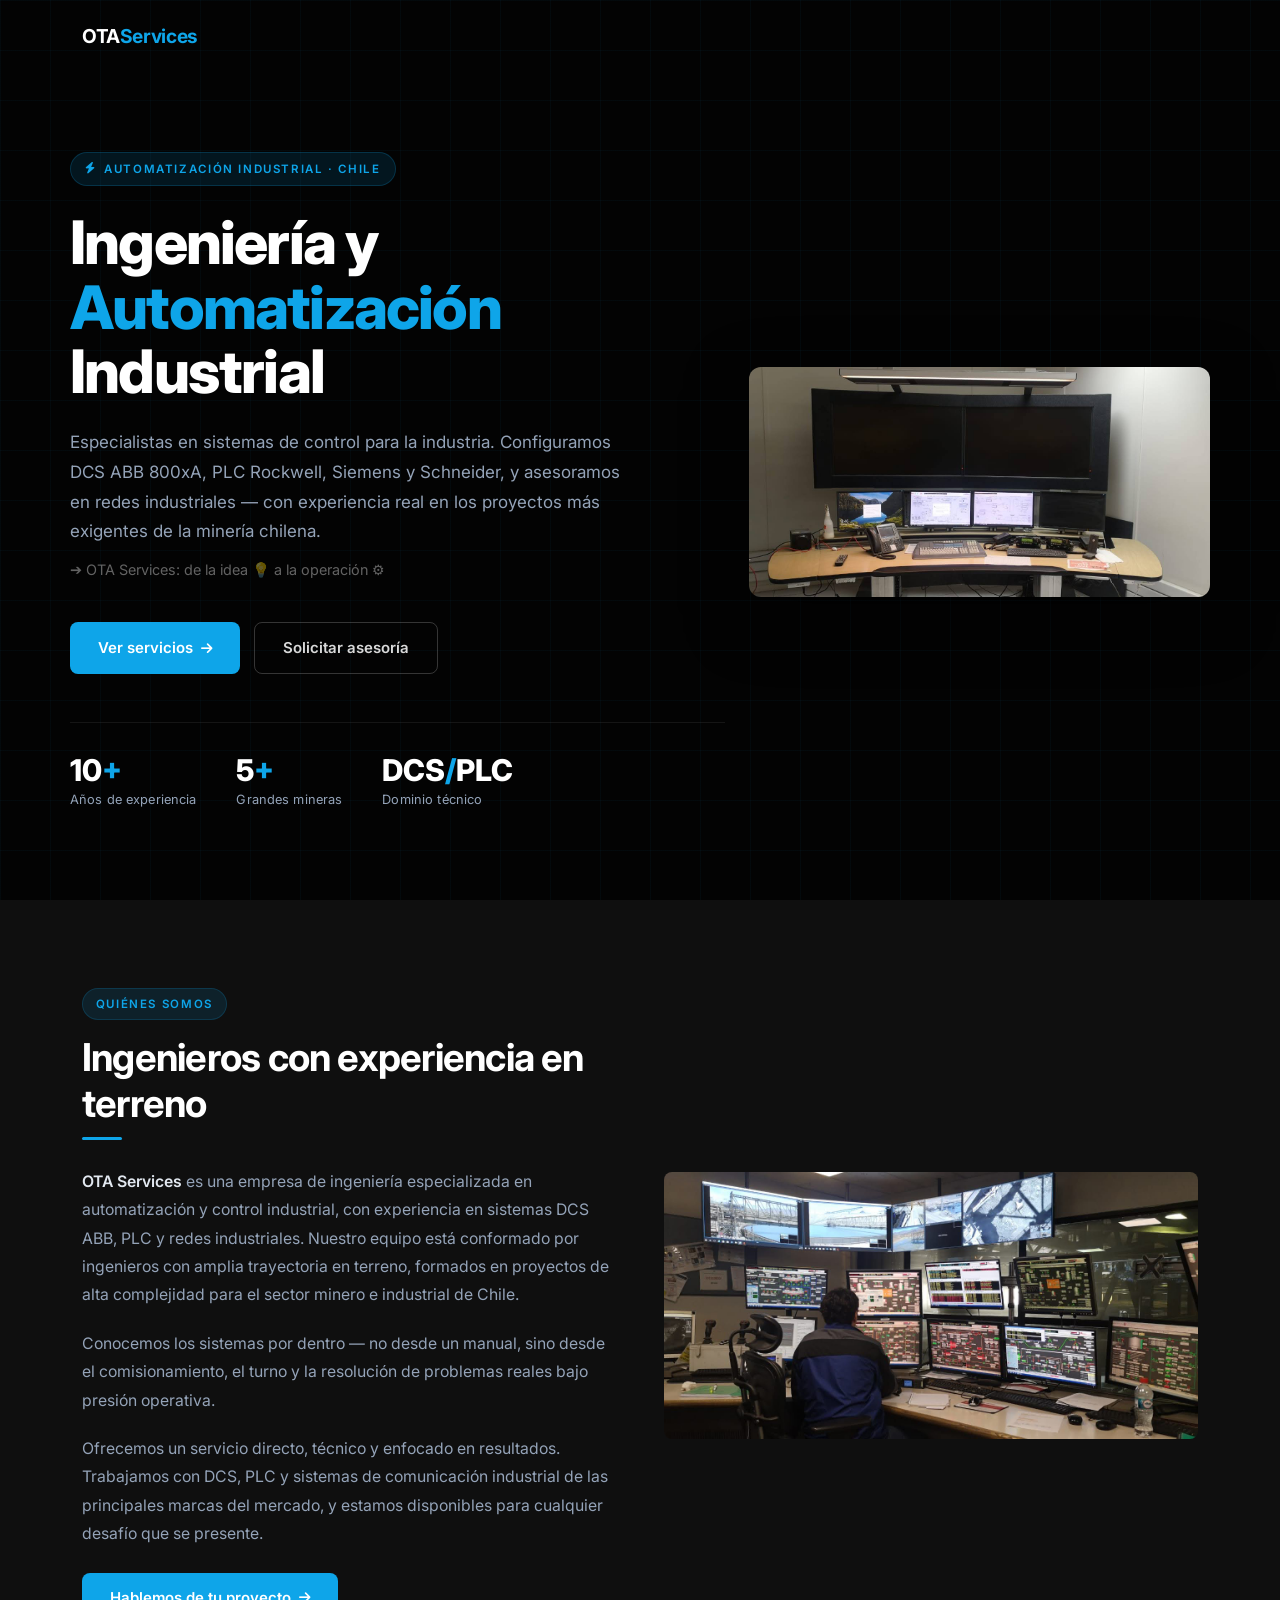
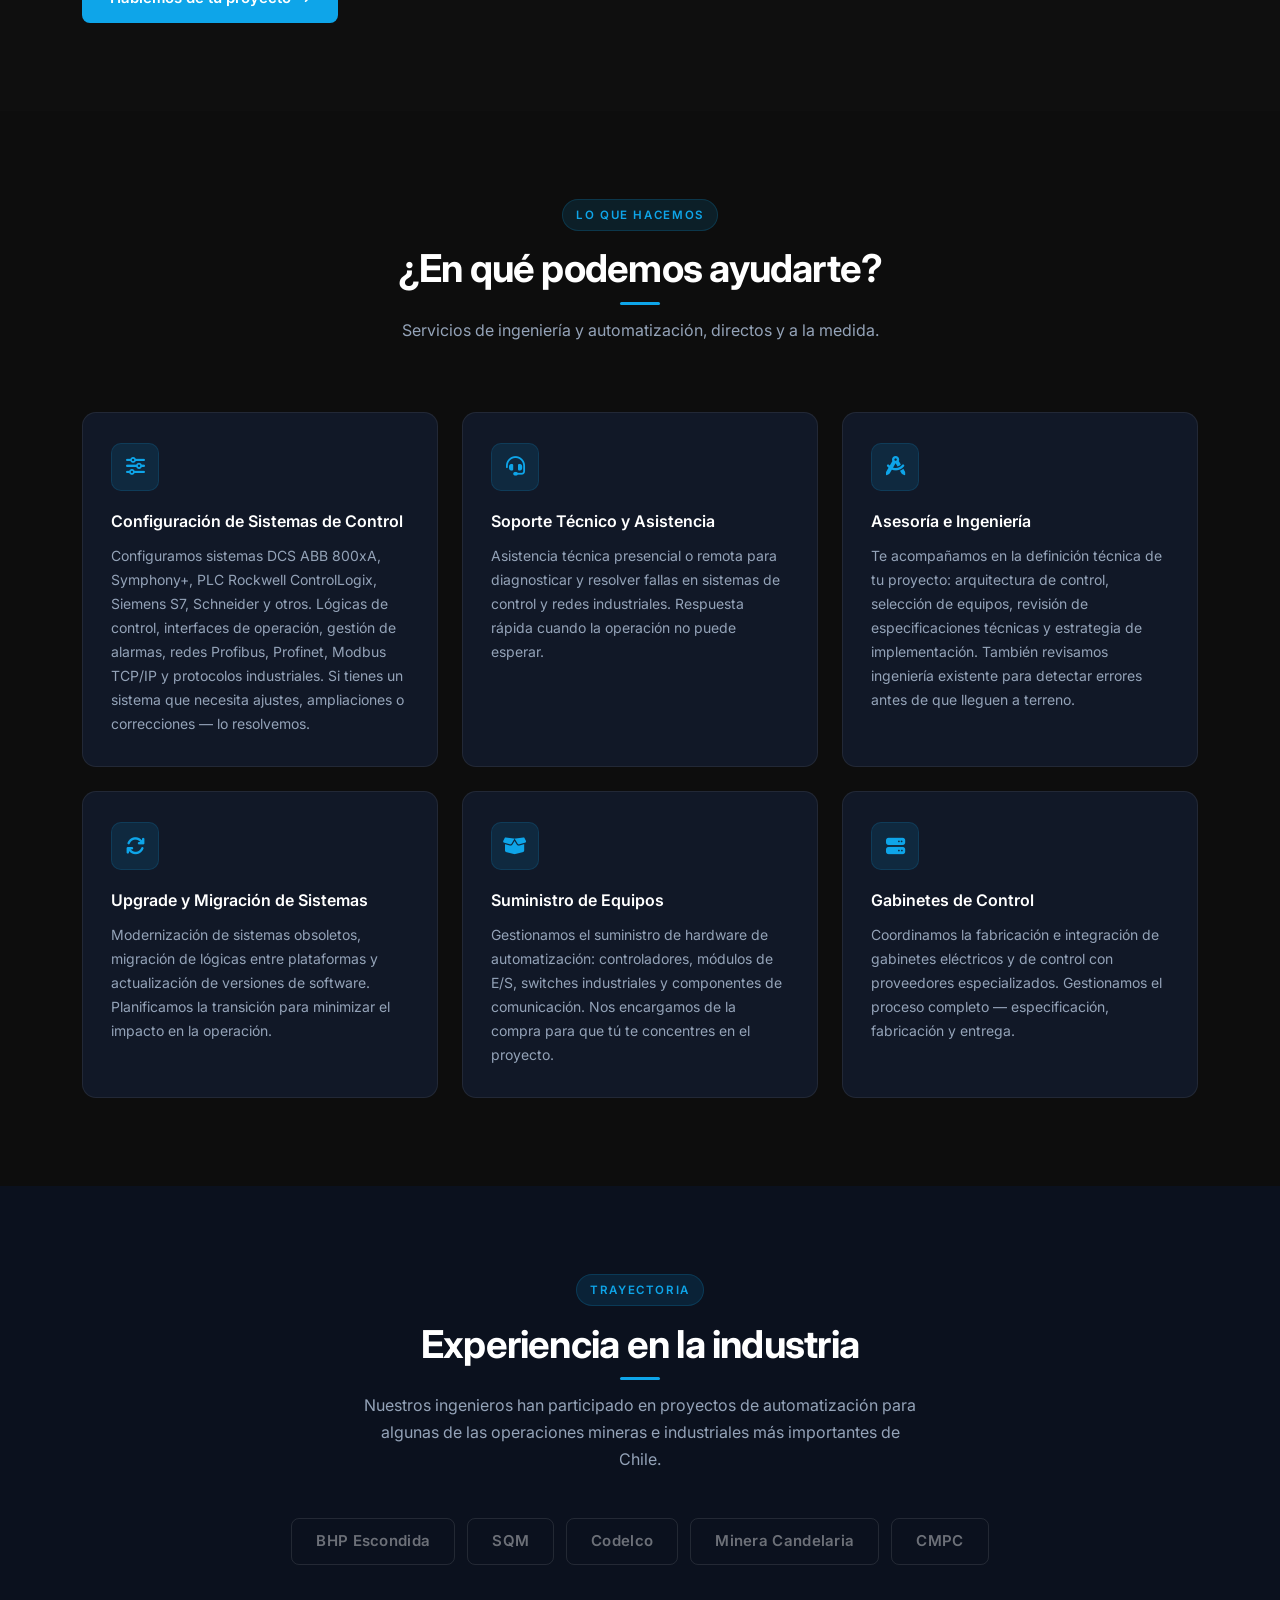
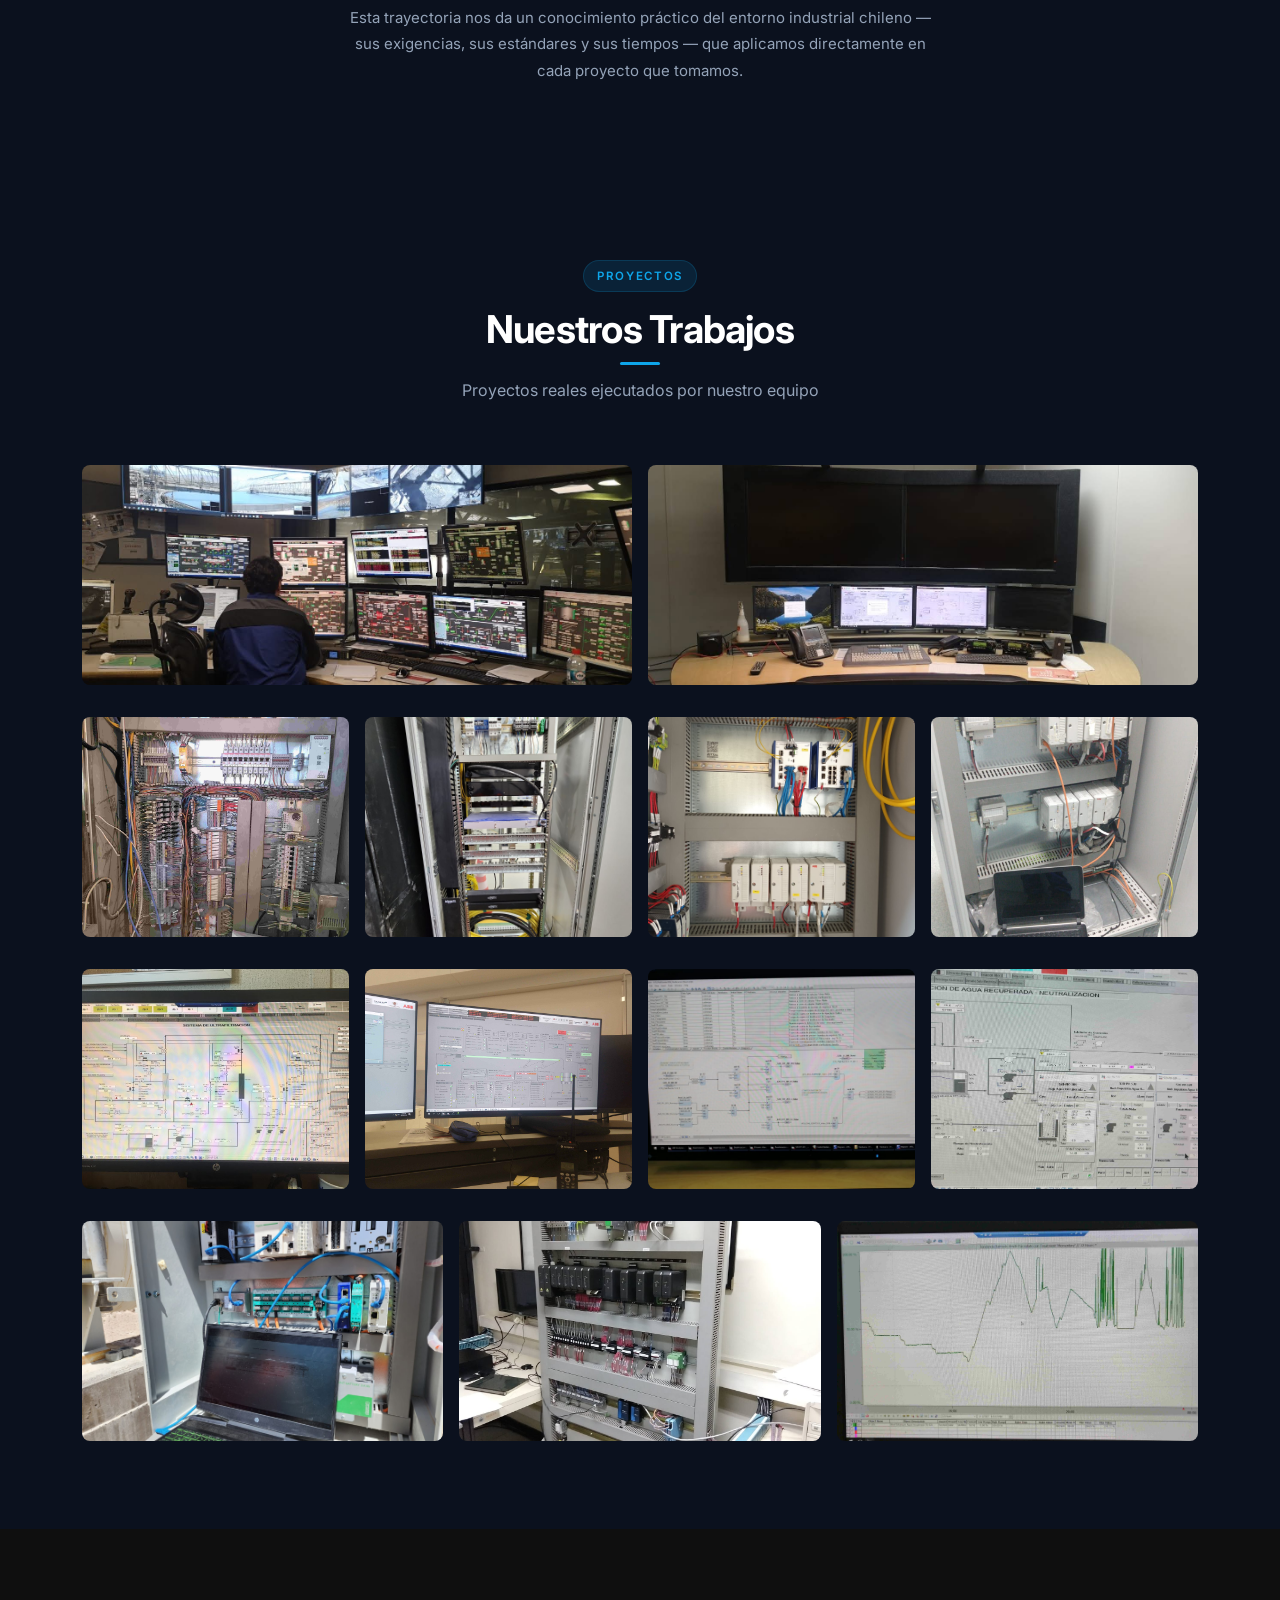
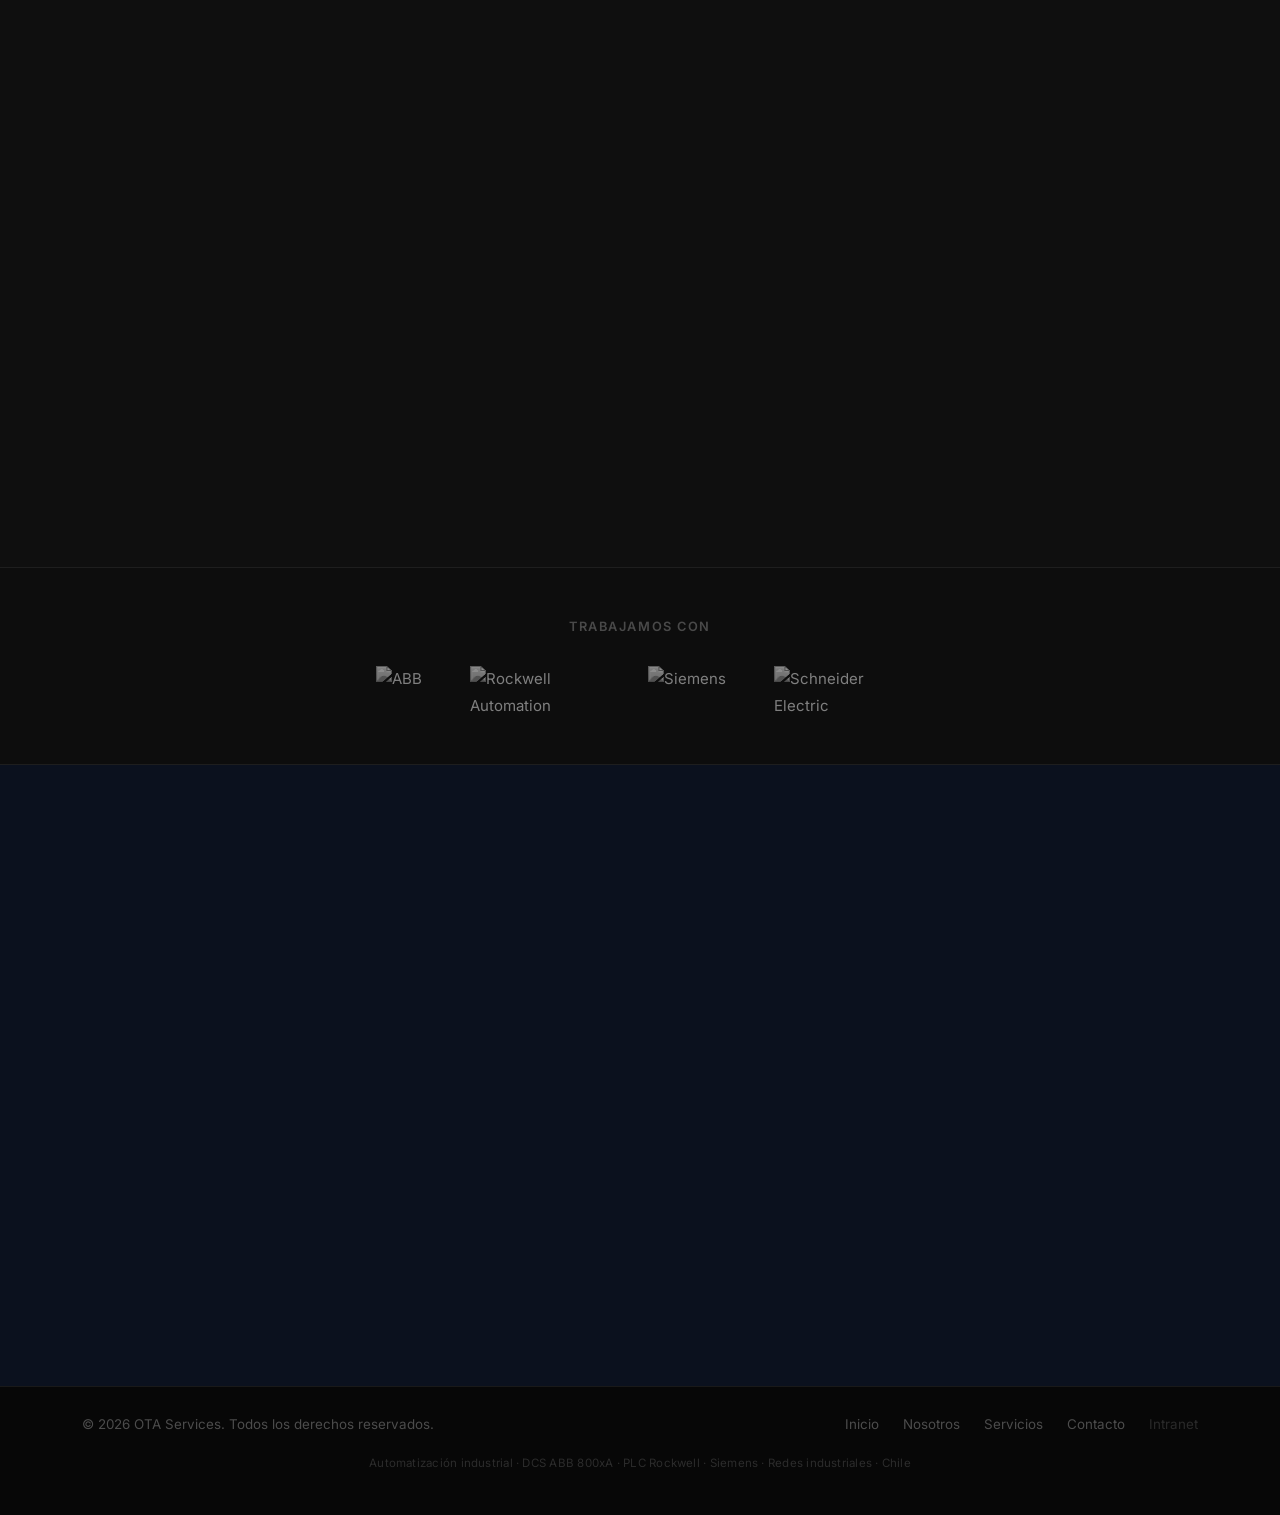
==== commit e1f028ed: "SEO completo, sitemap, robots.txt y fix botón contacto Co-Authored-By: Claude Sonnet 4.6 <noreply@an" ====
--- a/index.html
+++ b/index.html
@@ -10,20 +10,43 @@
     gtag('config', 'G-EPG079F7JC');
   </script>
 
-  <meta charset="utf-8">
-  <meta name="viewport" content="width=device-width, initial-scale=1">
-
-  <!-- SEO -->
-  <title>OTA Services | Ingeniería y Automatización Industrial</title>
-  <meta name="description" content="OTA Services — Ingeniería y automatización industrial. Especialistas en sistemas DCS y PLC para la industria minera de Chile.">
+  <meta charset="UTF-8">
+  <meta name="viewport" content="width=device-width, initial-scale=1.0">
+  <title>OTA Services — Ingeniería y Automatización Industrial | DCS ABB PLC Chile</title>
+  <meta name="description" content="OTA Services: especialistas en automatización y control industrial en Chile. Configuración DCS ABB 800xA, PLC Rockwell, Siemens, Schneider. Soporte técnico, ingeniería y asesoría para la industria minera.">
+  <meta name="keywords" content="automatización industrial Chile, automatización, control industrial, DCS ABB, DCS 800xA, ABB 800xA Chile, PLC Rockwell, PLC Siemens, redes industriales, ingeniería automatización, soporte DCS, comisionamiento DCS, minería automatización, OTA Services">
   <meta name="robots" content="index, follow">
   <link rel="canonical" href="https://otautomation.cl">
 
   <!-- Open Graph -->
-  <meta property="og:title"       content="OTA Services — Ingeniería y Automatización Industrial">
-  <meta property="og:description" content="Especialistas en sistemas DCS y PLC para la industria minera de Chile.">
-  <meta property="og:type"        content="website">
-  <meta property="og:url"         content="https://otautomation.cl">
+  <meta property="og:title" content="OTA Services — Ingeniería y Automatización Industrial">
+  <meta property="og:description" content="Especialistas en DCS ABB 800xA, PLC Rockwell, Siemens y redes industriales para la minería chilena.">
+  <meta property="og:url" content="https://otautomation.cl">
+  <meta property="og:type" content="website">
+  <meta property="og:image" content="https://otautomation.cl/img/logo.png">
+
+  <!-- Schema.org para Google -->
+  <script type="application/ld+json">
+  {
+    "@context": "https://schema.org",
+    "@type": "ProfessionalService",
+    "name": "OTA Services",
+    "description": "Ingeniería y automatización industrial. Especialistas en DCS ABB 800xA, PLC Rockwell, Siemens, Schneider y redes industriales para la industria minera de Chile.",
+    "url": "https://otautomation.cl",
+    "email": "contacto@otautomation.cl",
+    "areaServed": "Chile",
+    "serviceType": [
+      "Automatización industrial",
+      "Configuración DCS ABB 800xA",
+      "Programación PLC Rockwell",
+      "Configuración PLC Siemens",
+      "Redes industriales",
+      "Ingeniería de control",
+      "Soporte técnico DCS",
+      "Comisionamiento sistemas de control"
+    ]
+  }
+  </script>
 
   <!-- Favicon -->
   <link rel="icon" href="favicon.png" type="image/png">
@@ -112,9 +135,10 @@
         </h1>
 
         <p class="hero-subtitle reveal from-left d2">
-          Especialistas en sistemas de control para la industria. Configuramos,
-          programamos y asesoramos en DCS, PLC y redes industriales — con
-          experiencia real en los proyectos más exigentes de la minería chilena.
+          Especialistas en sistemas de control para la industria. Configuramos
+          DCS ABB 800xA, PLC Rockwell, Siemens y Schneider, y asesoramos en
+          redes industriales — con experiencia real en los proyectos más
+          exigentes de la minería chilena.
         </p>
 
         <p class="hero-tagline reveal from-left d3">
@@ -174,9 +198,10 @@
         <div class="about-text" style="margin-top:1.75rem;">
           <p>
             <strong>OTA Services</strong> es una empresa de ingeniería especializada en
-            automatización y control industrial. Nuestro equipo está conformado por ingenieros con
-            amplia trayectoria en terreno, formados en proyectos de alta complejidad para el sector
-            minero e industrial de Chile.
+            automatización y control industrial, con experiencia en sistemas DCS ABB, PLC y redes
+            industriales. Nuestro equipo está conformado por ingenieros con amplia trayectoria en
+            terreno, formados en proyectos de alta complejidad para el sector minero e industrial
+            de Chile.
           </p>
           <p>
             Conocemos los sistemas por dentro — no desde un manual, sino desde el comisionamiento,
@@ -226,10 +251,10 @@
         <div class="service-card reveal zoom d1" role="article">
           <div class="sc-icon" aria-hidden="true"><i class="fa-solid fa-sliders"></i></div>
           <h3>Configuración de Sistemas de Control</h3>
-          <p>Configuramos sistemas DCS y PLC de las principales marcas del mercado: ABB, Rockwell,
-            Siemens, Schneider y otros. Lógicas de control, interfaces de operación, gestión de
-            alarmas, comunicación industrial y protocolos de red. Si tienes un sistema que necesita
-            ajustes, ampliaciones o correcciones — lo resolvemos.</p>
+          <p>Configuramos sistemas DCS ABB 800xA, Symphony+, PLC Rockwell ControlLogix, Siemens S7,
+            Schneider y otros. Lógicas de control, interfaces de operación, gestión de alarmas,
+            redes Profibus, Profinet, Modbus TCP/IP y protocolos industriales. Si tienes un sistema
+            que necesita ajustes, ampliaciones o correcciones — lo resolvemos.</p>
         </div>
       </div>
 
@@ -596,7 +621,7 @@
                         class="form-control"></textarea>
             </div>
 
-            <button type="submit" class="btn btn-primary w-100">Enviar mensaje</button>
+            <button type="submit" class="btn btn-primary px-5 d-block mx-auto">Enviar mensaje</button>
 
             <div id="formMsg" class="mt-3 d-none text-success text-center"
                  role="status" aria-live="polite">
@@ -628,6 +653,9 @@
            style="opacity:0.5;">Intranet</a>
       </nav>
     </div>
+    <p class="footer-seo-tags">
+      Automatización industrial · DCS ABB 800xA · PLC Rockwell · Siemens · Redes industriales · Chile
+    </p>
   </div>
 </footer>
 
--- a/css/site.css
+++ b/css/site.css
@@ -743,6 +743,14 @@
   color: rgba(255, 255, 255, 0.28);
 }
 
+.footer-seo-tags {
+  font-size: 0.72rem;
+  color: rgba(255, 255, 255, 0.15);
+  text-align: center;
+  margin-top: 1rem;
+  letter-spacing: 0.02em;
+}
+
 .footer-links {
   display: flex;
   gap: 1.5rem;
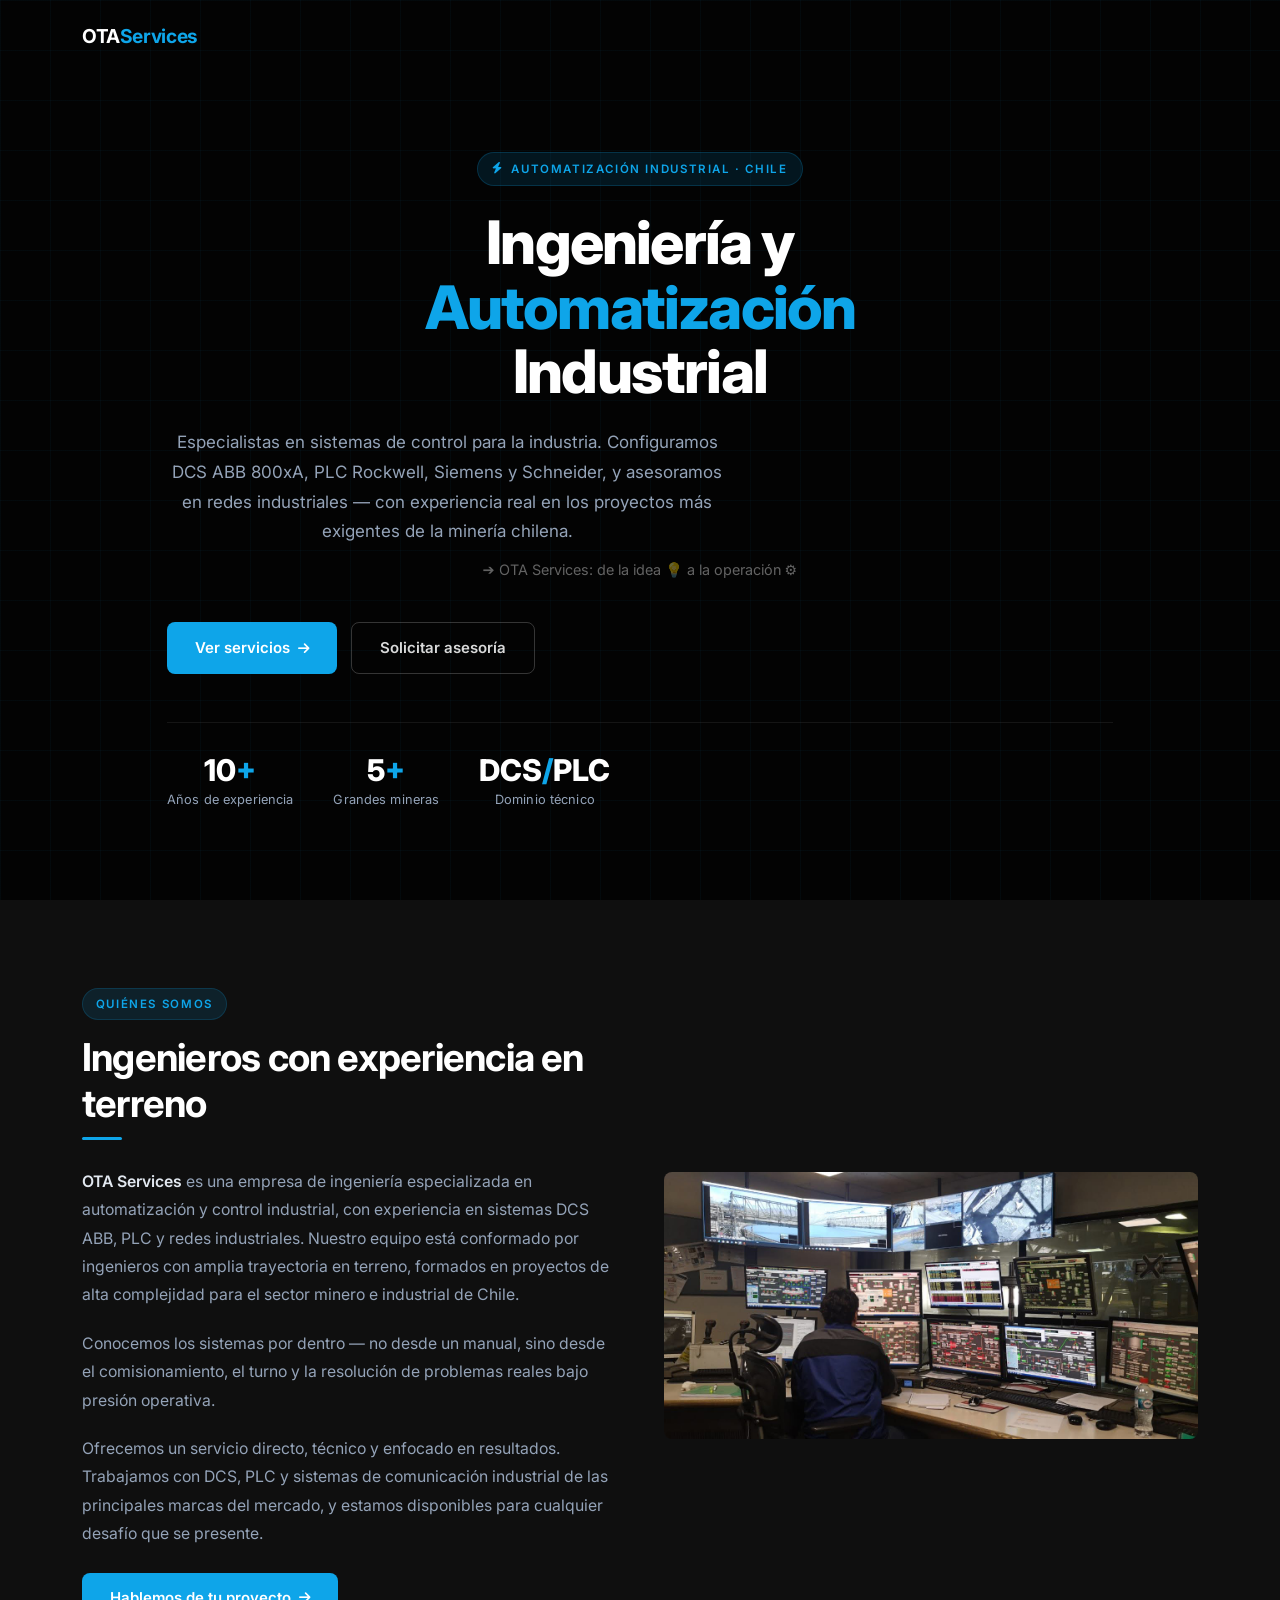
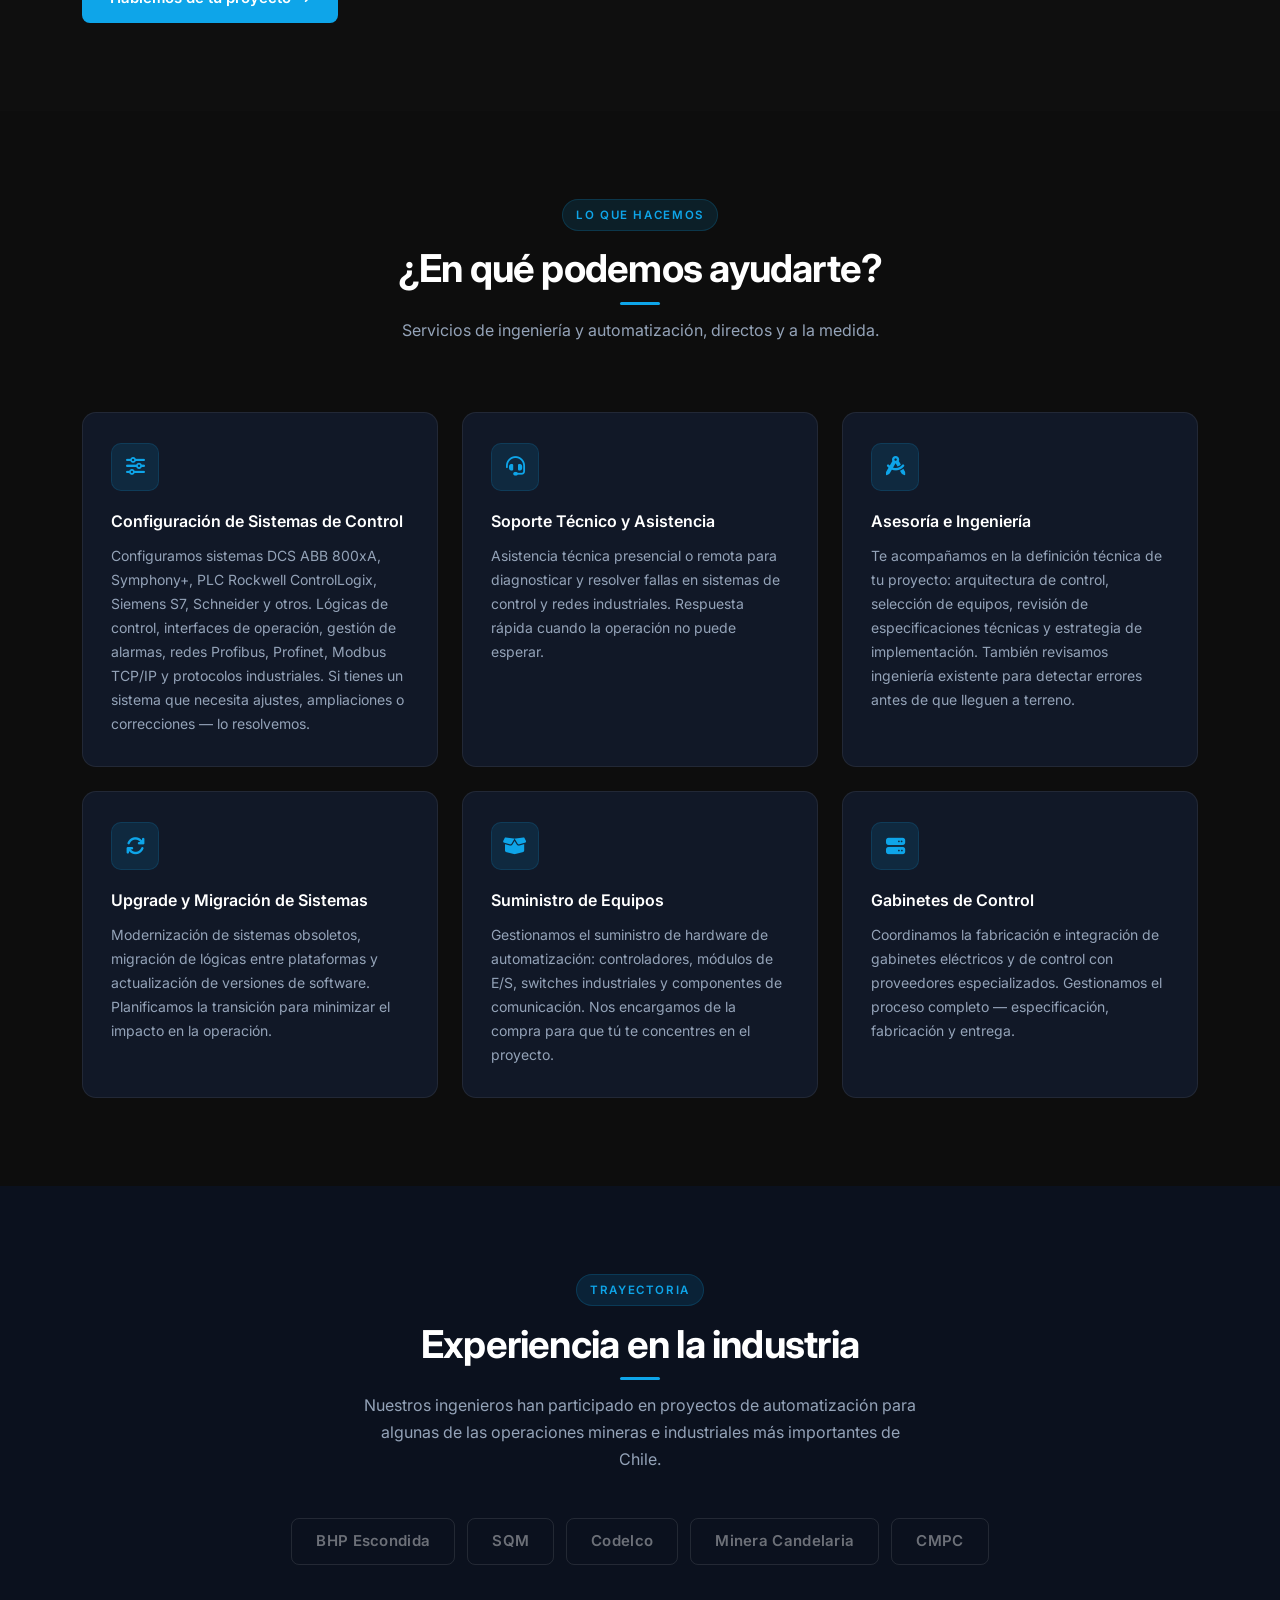
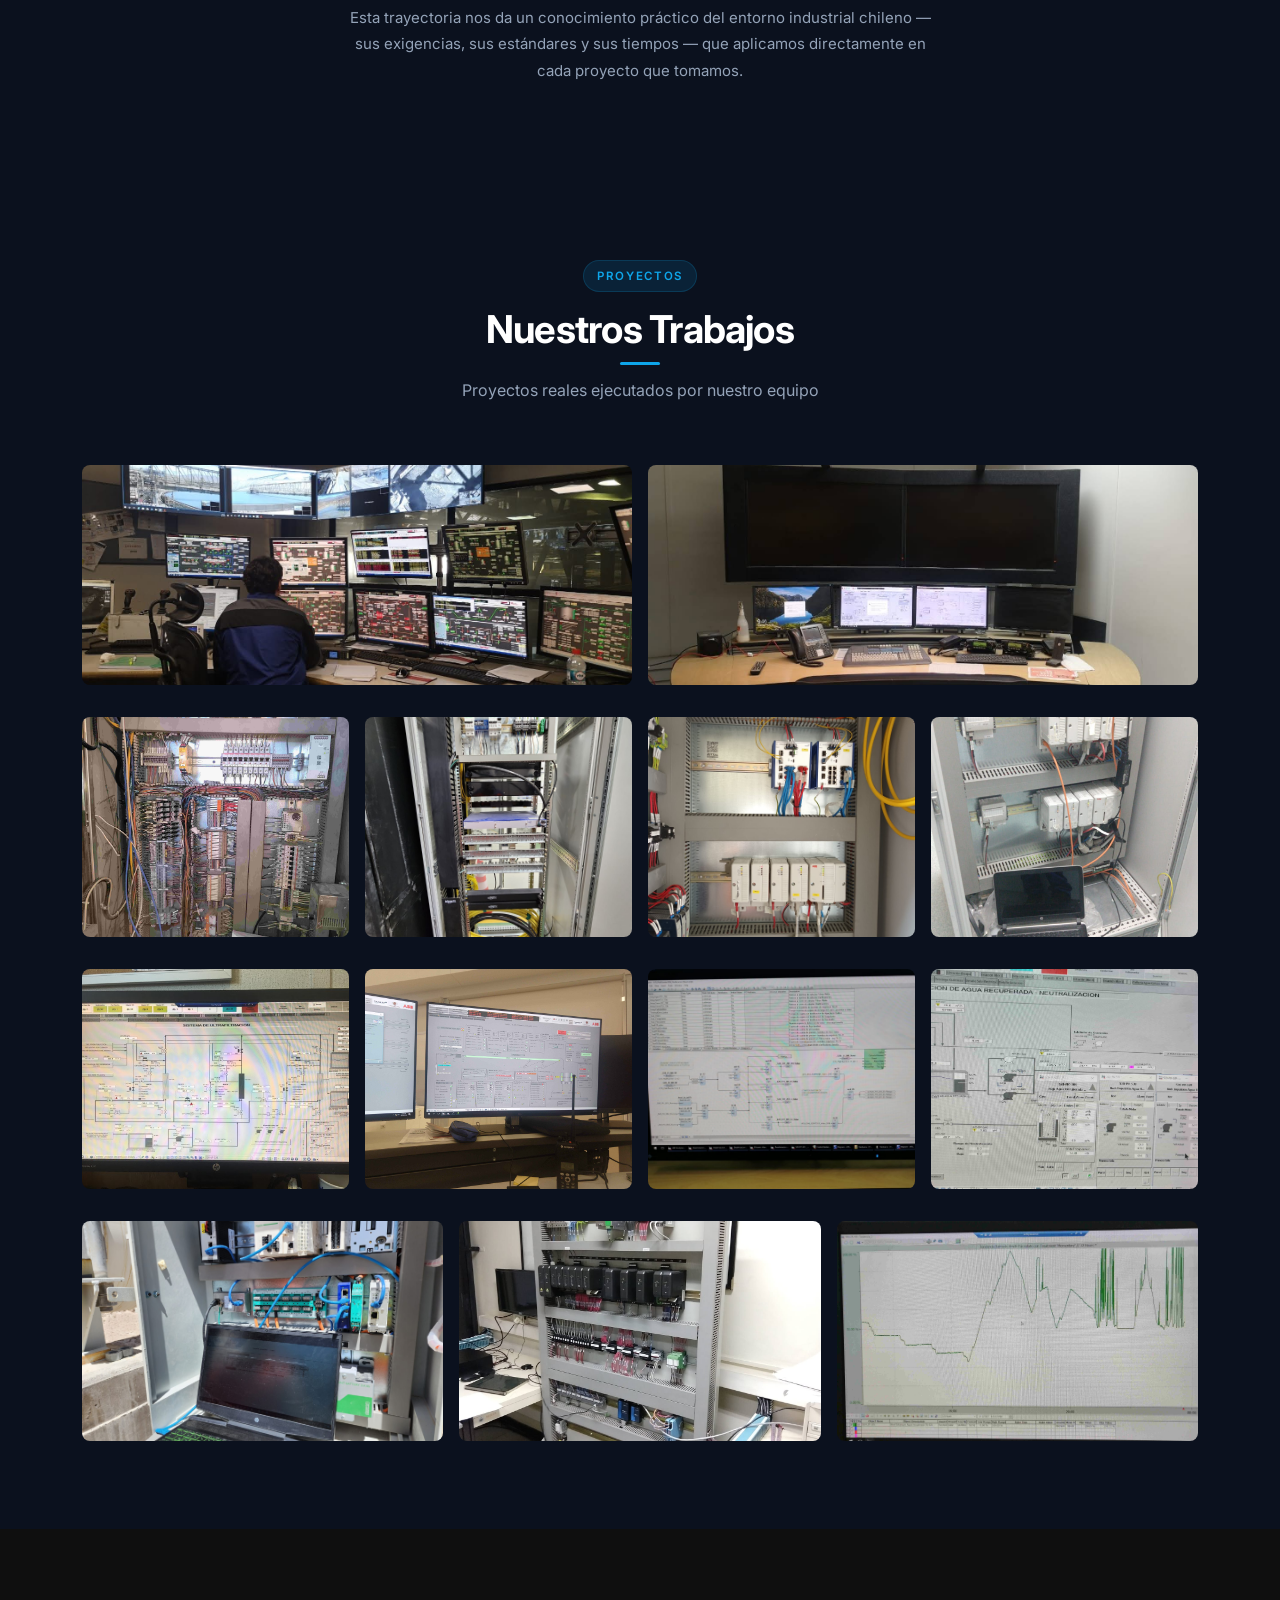
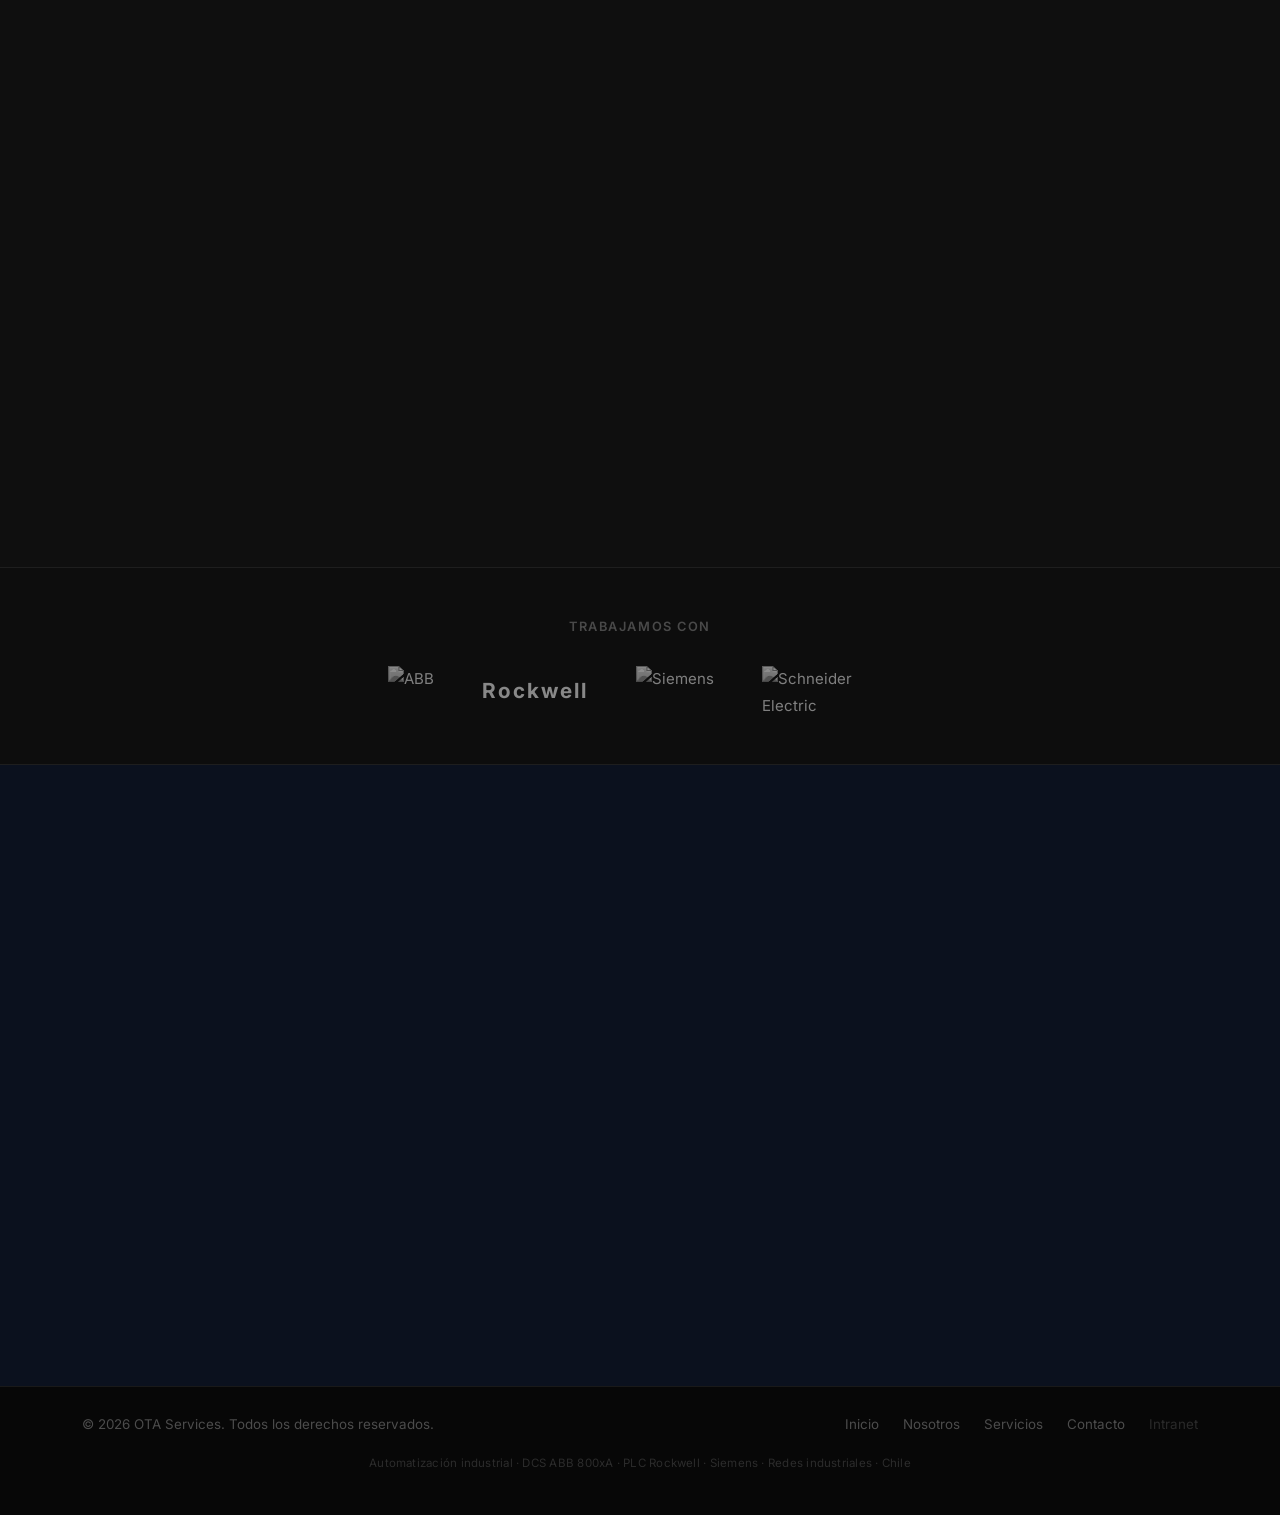
==== commit ac514635: "Fix Rockwell texto y quitar imagen hero Co-Authored-By: Claude Sonnet 4.6 <noreply@anthropic.com>" ====
--- a/index.html
+++ b/index.html
@@ -121,7 +121,7 @@
 <section id="hero" aria-label="OTA Services – Ingeniería y Automatización Industrial">
   <div class="container hero-inner">
     <div class="row align-items-center">
-      <div class="col-lg-7 col-md-10 col-12">
+      <div class="col-lg-10 col-md-12 mx-auto text-center">
 
         <div class="hero-eyebrow reveal from-left">
           <i class="fa-solid fa-bolt"></i>
@@ -170,13 +170,6 @@
           </div>
         </div>
 
-      </div>
-
-      <div class="col-lg-5 d-none d-lg-flex justify-content-center reveal from-right d2">
-        <img src="img/Pantalla2.jpg"
-             alt="Estación de operación OTA Services"
-             class="hero-img"
-             loading="eager">
       </div>
 
     </div>
@@ -534,8 +527,7 @@
     <div class="brands-strip" role="list">
       <img src="https://upload.wikimedia.org/wikipedia/commons/0/00/ABB_logo.svg"
            alt="ABB" class="brand-logo" role="listitem" loading="lazy">
-      <img src="https://cdn.worldvectorlogo.com/logos/rockwell-automation.svg"
-           alt="Rockwell Automation" class="brand-logo" role="listitem" loading="lazy">
+      <span class="marca-rockwell">Rockwell</span>
       <img src="https://upload.wikimedia.org/wikipedia/commons/5/5f/Siemens-logo.svg"
            alt="Siemens" class="brand-logo" role="listitem" loading="lazy">
       <img src="https://upload.wikimedia.org/wikipedia/commons/9/95/Schneider_Electric_2007.svg"
--- a/css/site.css
+++ b/css/site.css
@@ -590,6 +590,19 @@
   gap: 1rem 3rem;
 }
 
+.marca-rockwell {
+  font-size: 1.3rem;
+  font-weight: 700;
+  letter-spacing: 2px;
+  color: #888;
+  transition: color 0.3s;
+  cursor: default;
+  display: inline-block;
+}
+.marca-rockwell:hover {
+  color: #0ea5e9;
+}
+
 /* SVG logo con grayscale — color al hover */
 .brand-logo {
   height: 50px;
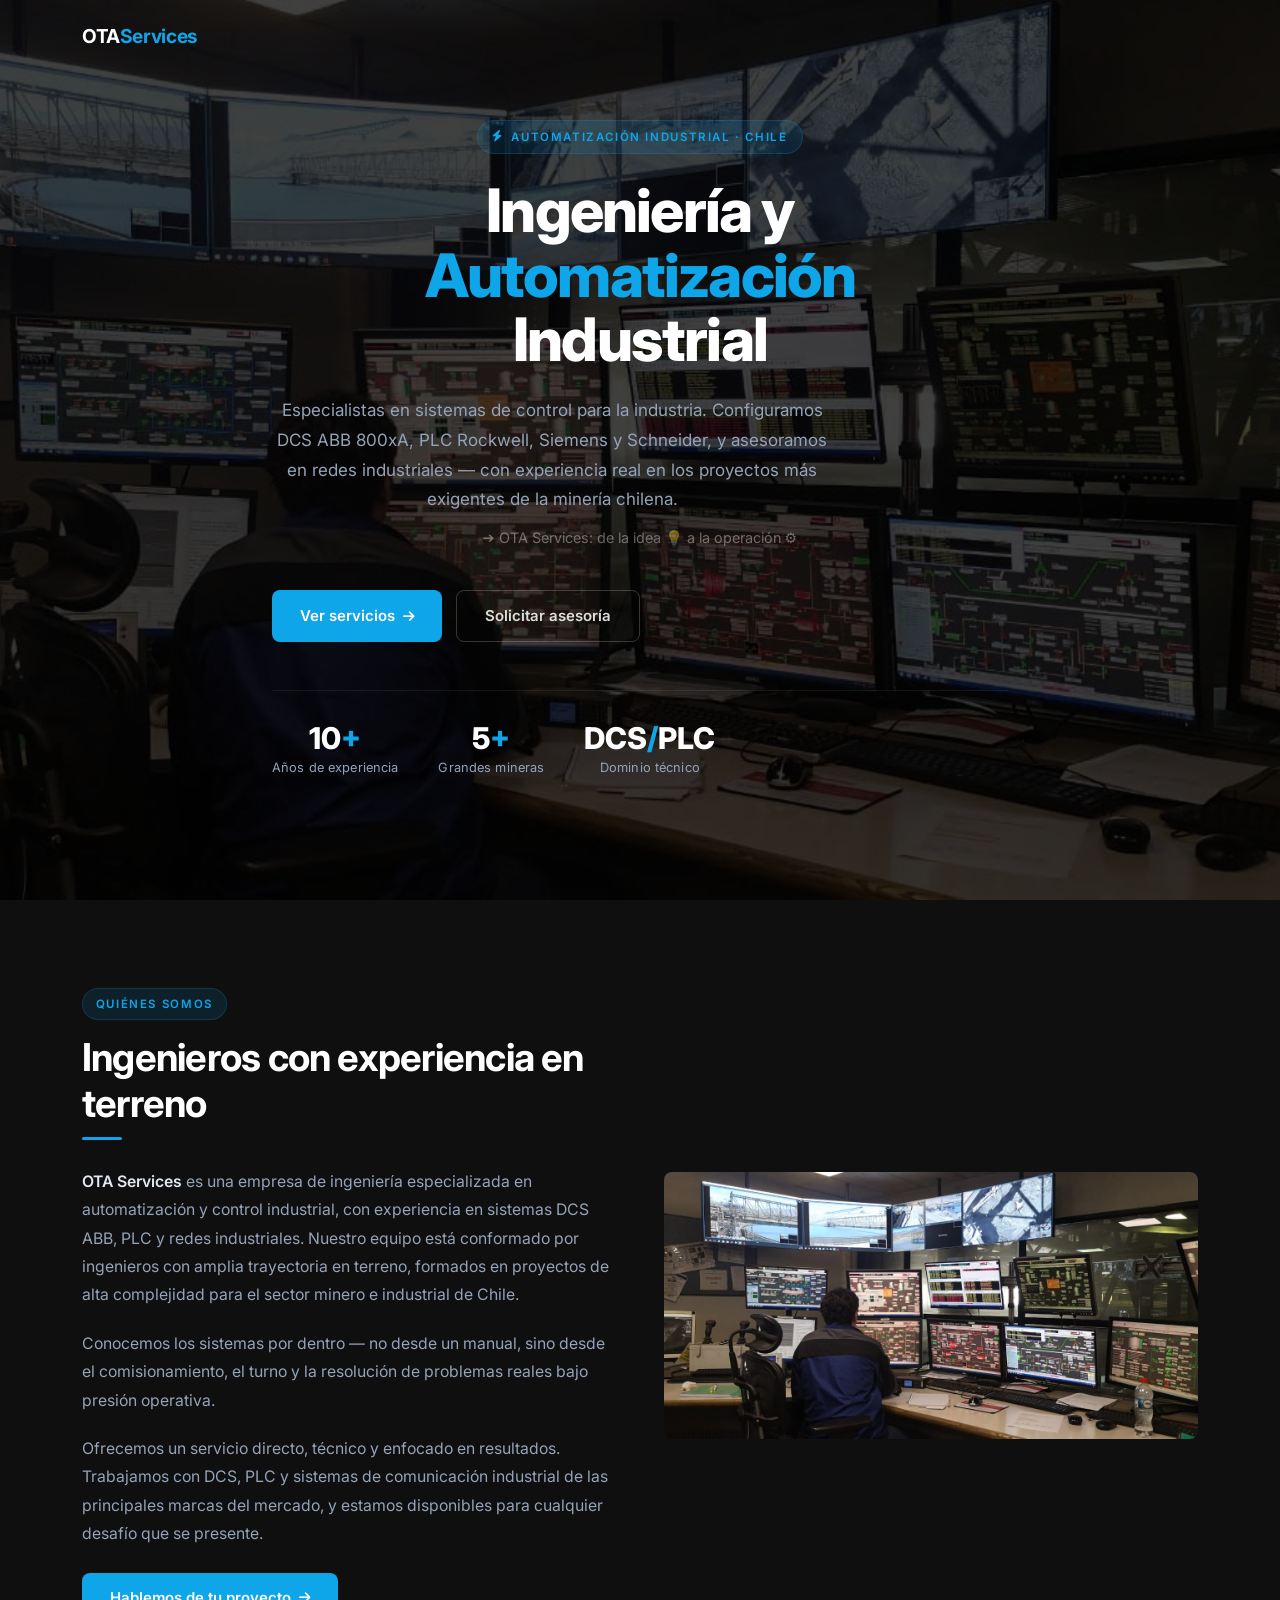
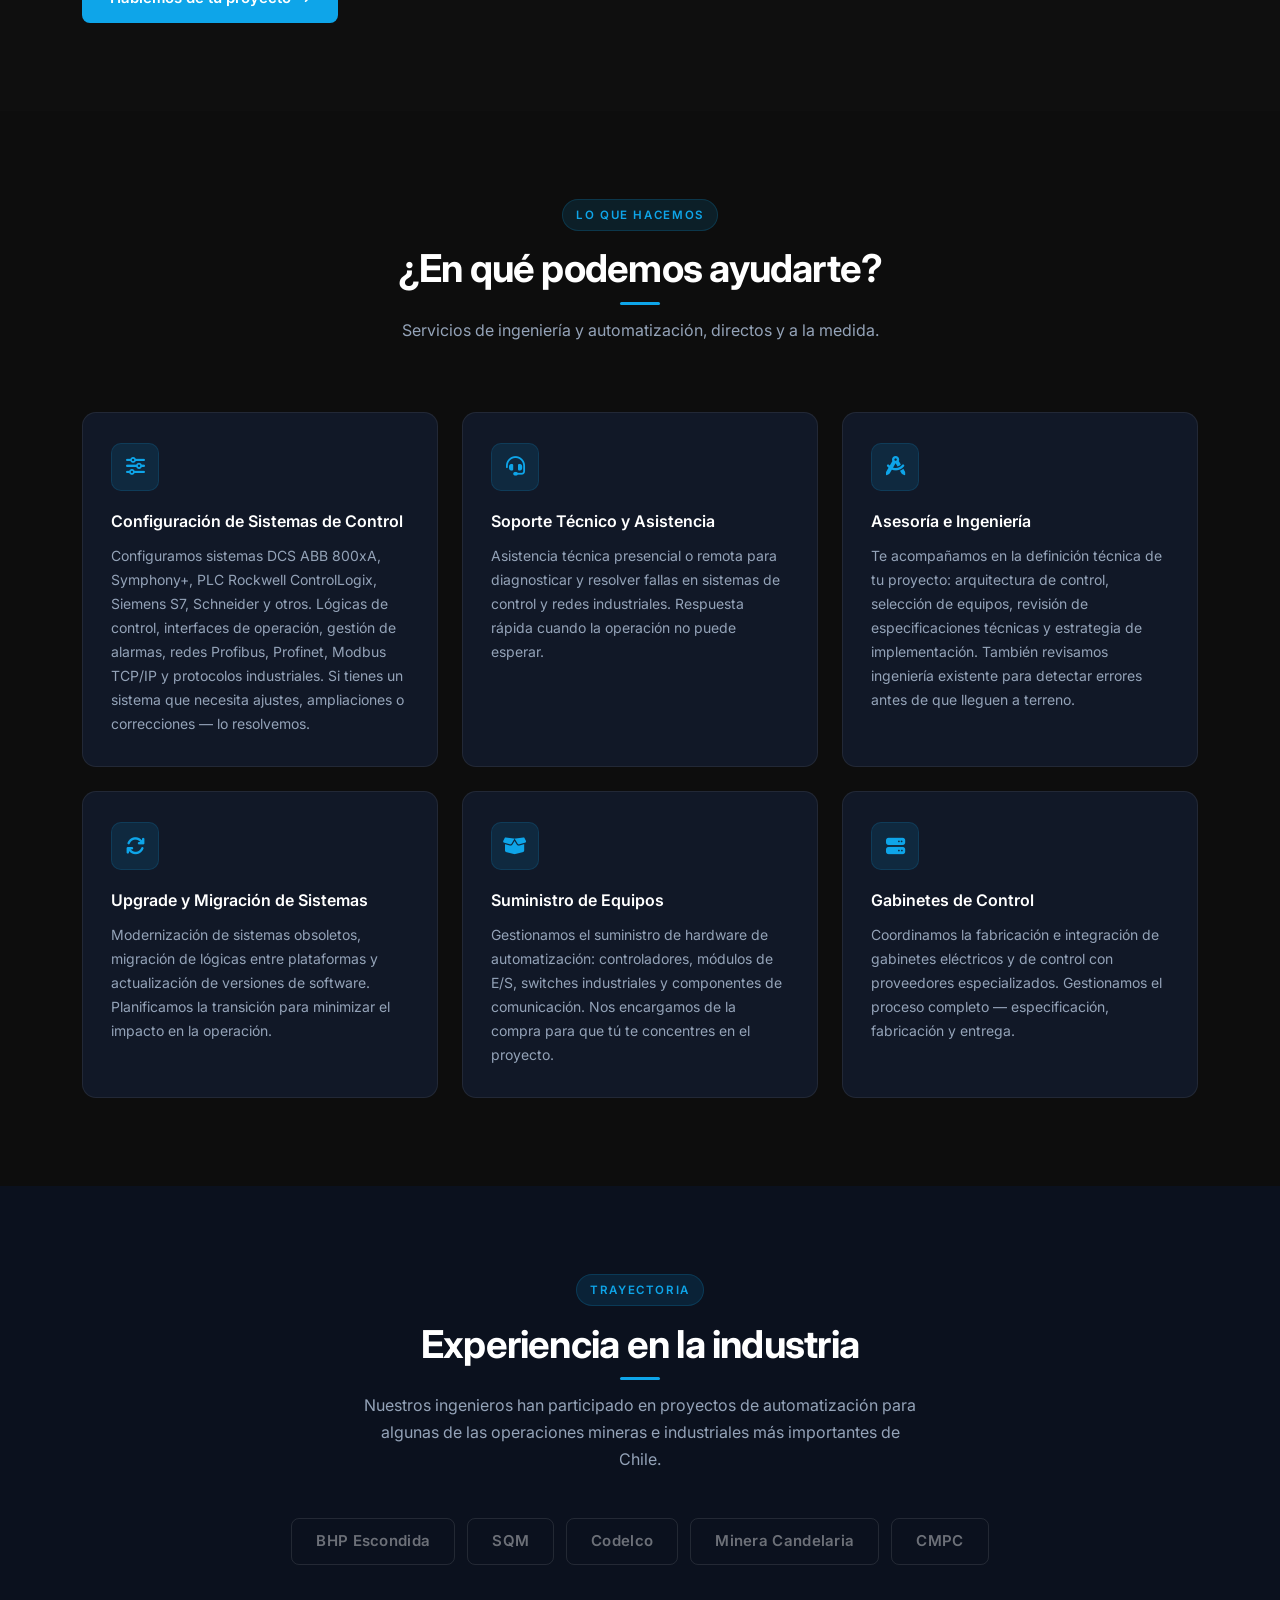
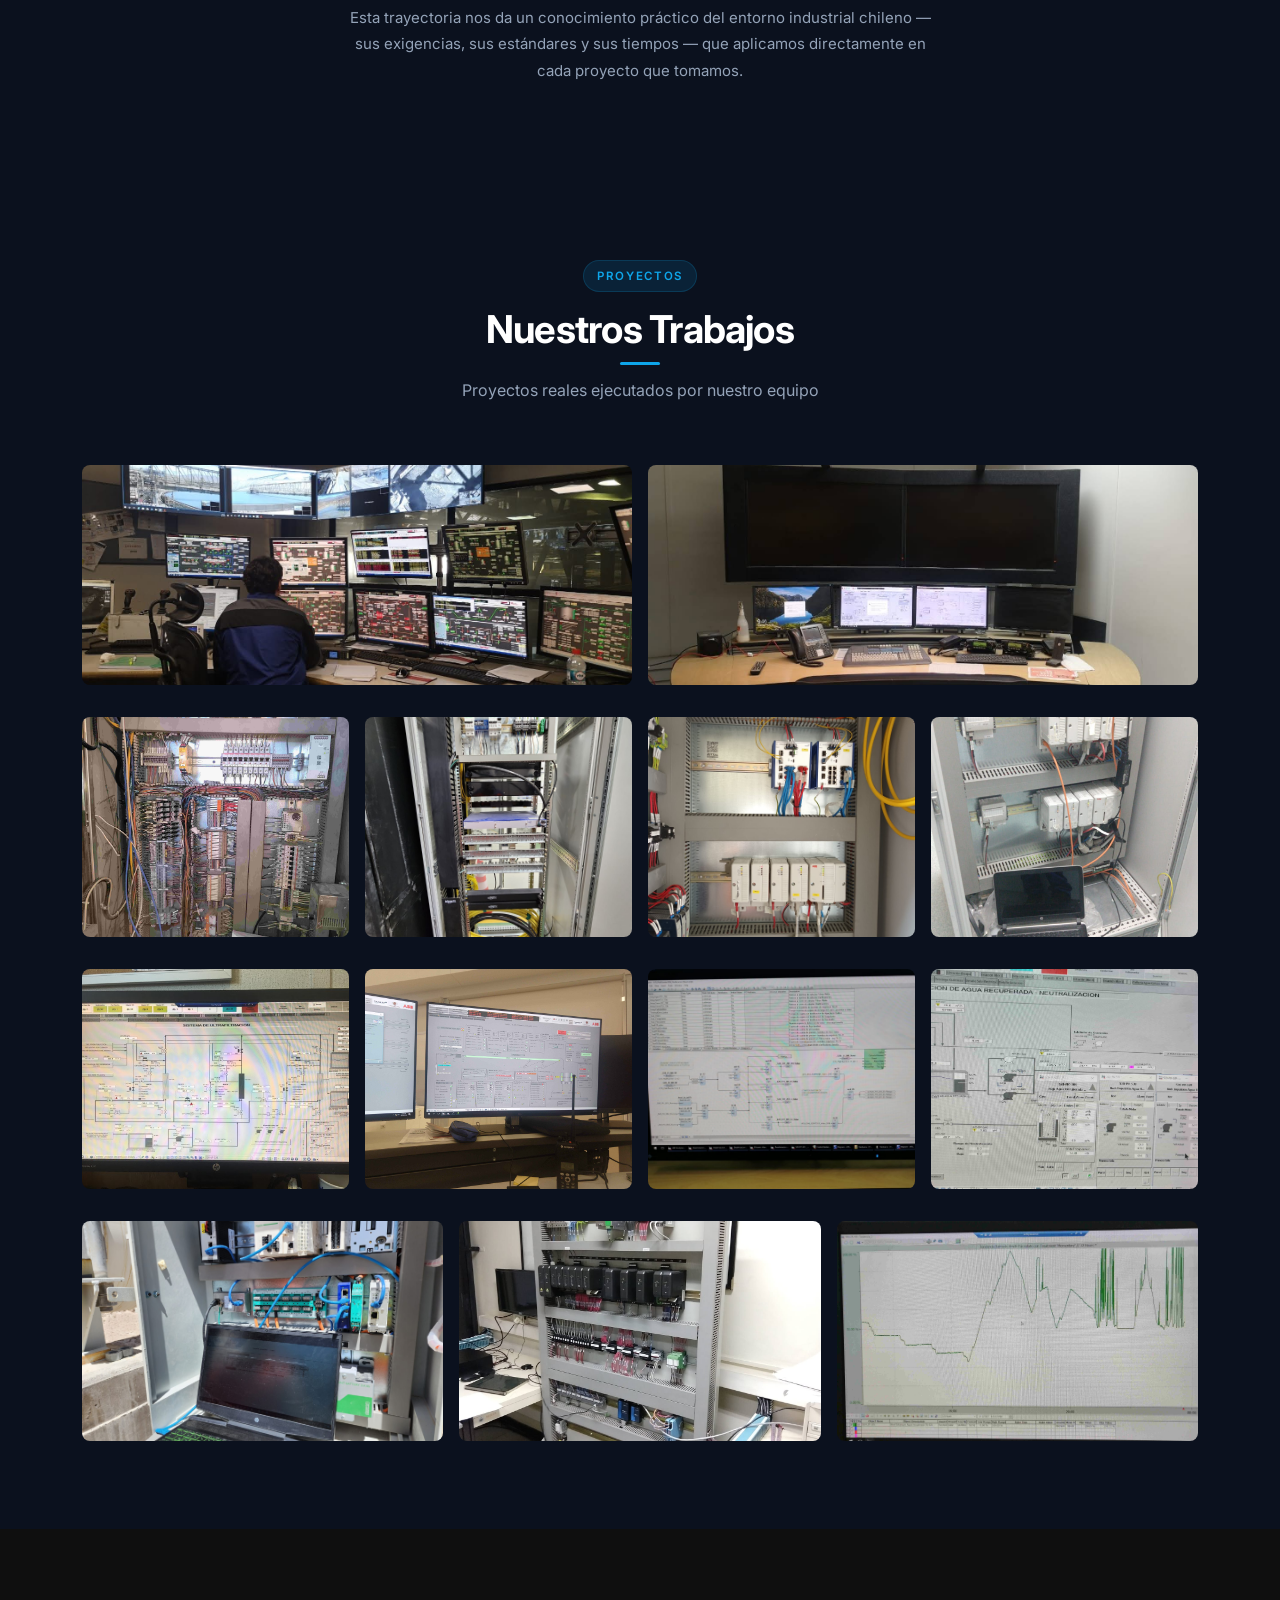
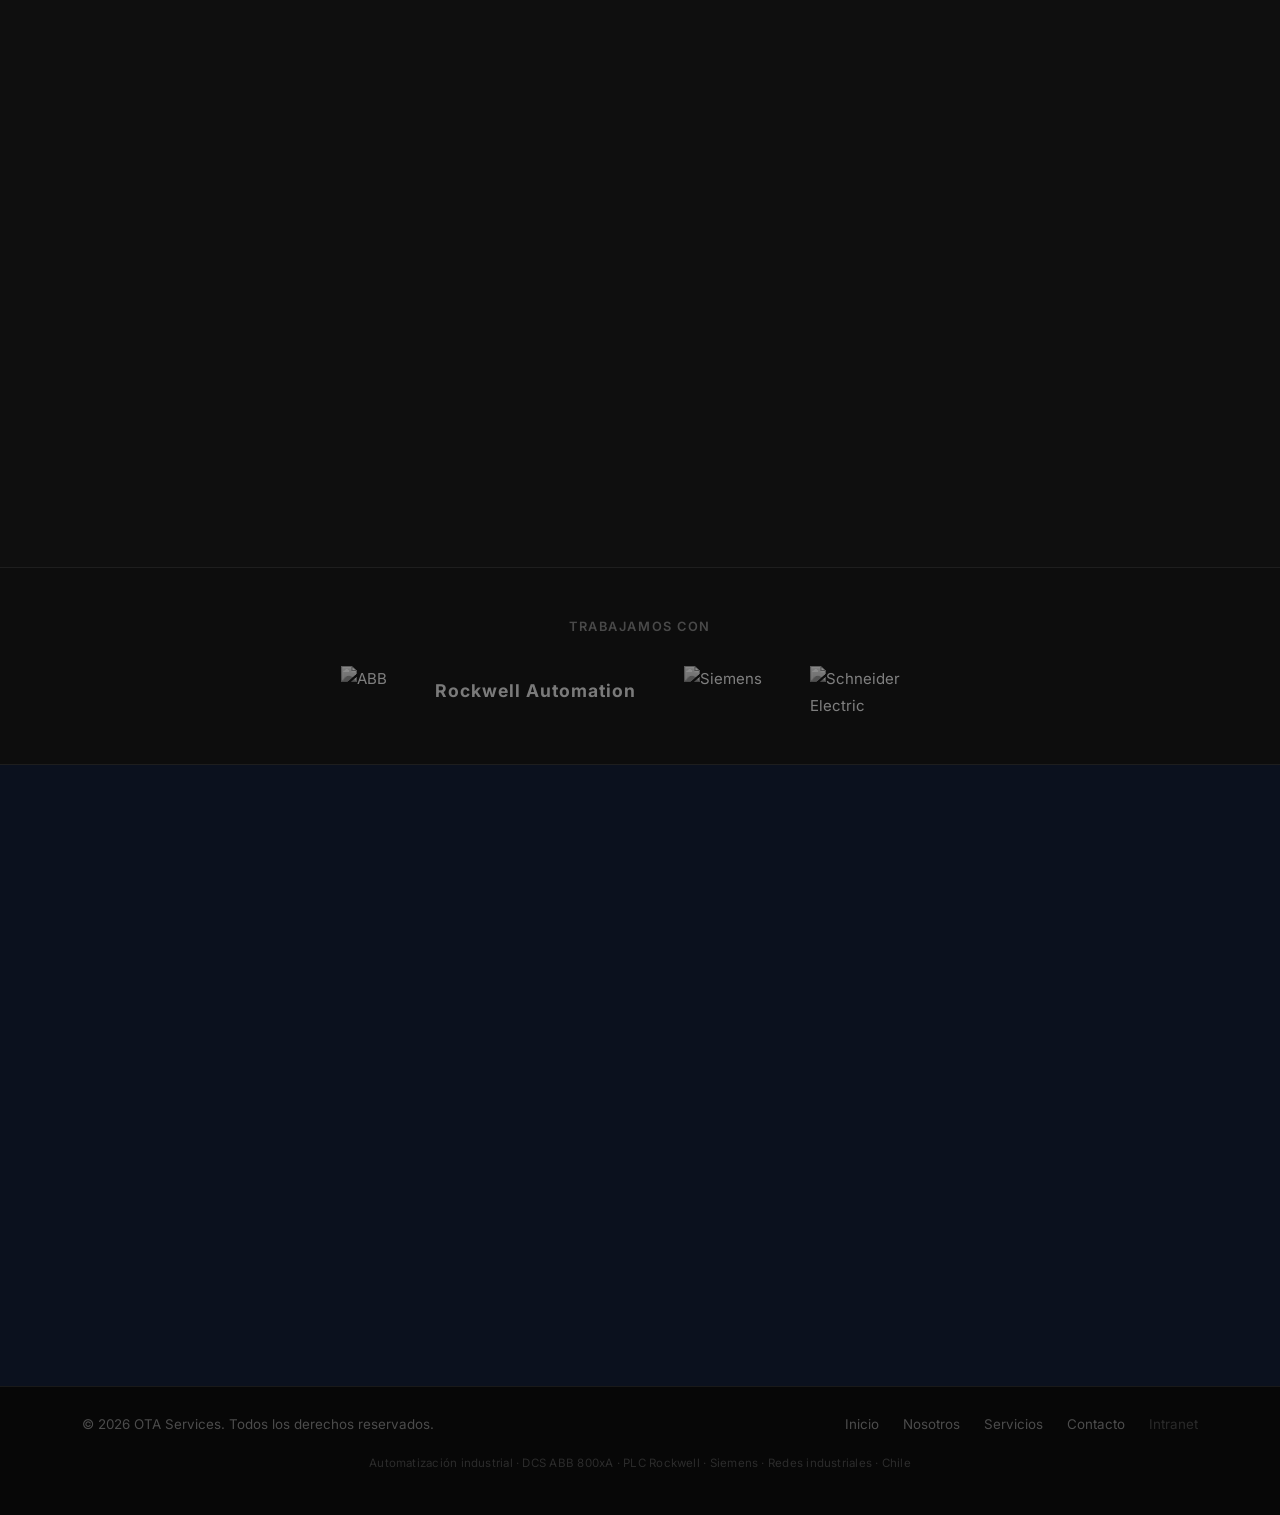
==== commit 4ec4b45f: "Fix hero centrado y color Rockwell corporativo Co-Authored-By: Claude Sonnet 4.6 <noreply@anthropic." ====
--- a/index.html
+++ b/index.html
@@ -118,10 +118,10 @@
 
 
 <!-- ════════════════════════ 2. HERO ══════════════════════════ -->
-<section id="hero" aria-label="OTA Services – Ingeniería y Automatización Industrial">
-  <div class="container hero-inner">
-    <div class="row align-items-center">
-      <div class="col-lg-10 col-md-12 mx-auto text-center">
+<section id="hero" class="hero-section" aria-label="OTA Services – Ingeniería y Automatización Industrial">
+  <div class="container">
+    <div class="row min-vh-100 align-items-center justify-content-center">
+      <div class="col-lg-8 col-md-10 col-12 text-center">
 
         <div class="hero-eyebrow reveal from-left">
           <i class="fa-solid fa-bolt"></i>
@@ -527,7 +527,7 @@
     <div class="brands-strip" role="list">
       <img src="https://upload.wikimedia.org/wikipedia/commons/0/00/ABB_logo.svg"
            alt="ABB" class="brand-logo" role="listitem" loading="lazy">
-      <span class="marca-rockwell">Rockwell</span>
+      <span class="marca-rockwell">Rockwell Automation</span>
       <img src="https://upload.wikimedia.org/wikipedia/commons/5/5f/Siemens-logo.svg"
            alt="Siemens" class="brand-logo" role="listitem" loading="lazy">
       <img src="https://upload.wikimedia.org/wikipedia/commons/9/95/Schneider_Electric_2007.svg"
--- a/css/site.css
+++ b/css/site.css
@@ -167,17 +167,17 @@
 }
 
 /* ─── HERO ────────────────────────────────────────────────── */
-#hero {
+.hero-section {
   min-height: 100vh;
   display: flex;
   align-items: center;
+  background-image: url('../img/pantalla1.jpg');
+  background-size: cover;
+  background-position: center;
   position: relative;
-  overflow: hidden;
-  background: #0d0d0d url('img/pantalla1.jpg') center/cover no-repeat;
-}
-
-/* Dark overlay */
-#hero::after {
+}
+
+.hero-section::before {
   content: '';
   position: absolute;
   inset: 0;
@@ -185,23 +185,9 @@
   z-index: 0;
 }
 
-/* Subtle grid texture */
-#hero::before {
-  content: '';
-  position: absolute;
-  inset: 0;
-  background-image:
-    linear-gradient(rgba(14, 165, 233, 0.04) 1px, transparent 1px),
-    linear-gradient(90deg, rgba(14, 165, 233, 0.04) 1px, transparent 1px);
-  background-size: 50px 50px;
+.hero-section .container {
+  position: relative;
   z-index: 1;
-  pointer-events: none;
-}
-
-.hero-inner {
-  position: relative;
-  z-index: 2;
-  padding: 9rem 0 5rem;
 }
 
 .hero-img {
@@ -591,16 +577,16 @@
 }
 
 .marca-rockwell {
-  font-size: 1.3rem;
+  font-size: 1.1rem;
   font-weight: 700;
-  letter-spacing: 2px;
-  color: #888;
+  letter-spacing: 1px;
+  color: rgba(255, 255, 255, 0.45);
   transition: color 0.3s;
   cursor: default;
   display: inline-block;
 }
 .marca-rockwell:hover {
-  color: #0ea5e9;
+  color: #CC0000;
 }
 
 /* SVG logo con grayscale — color al hover */
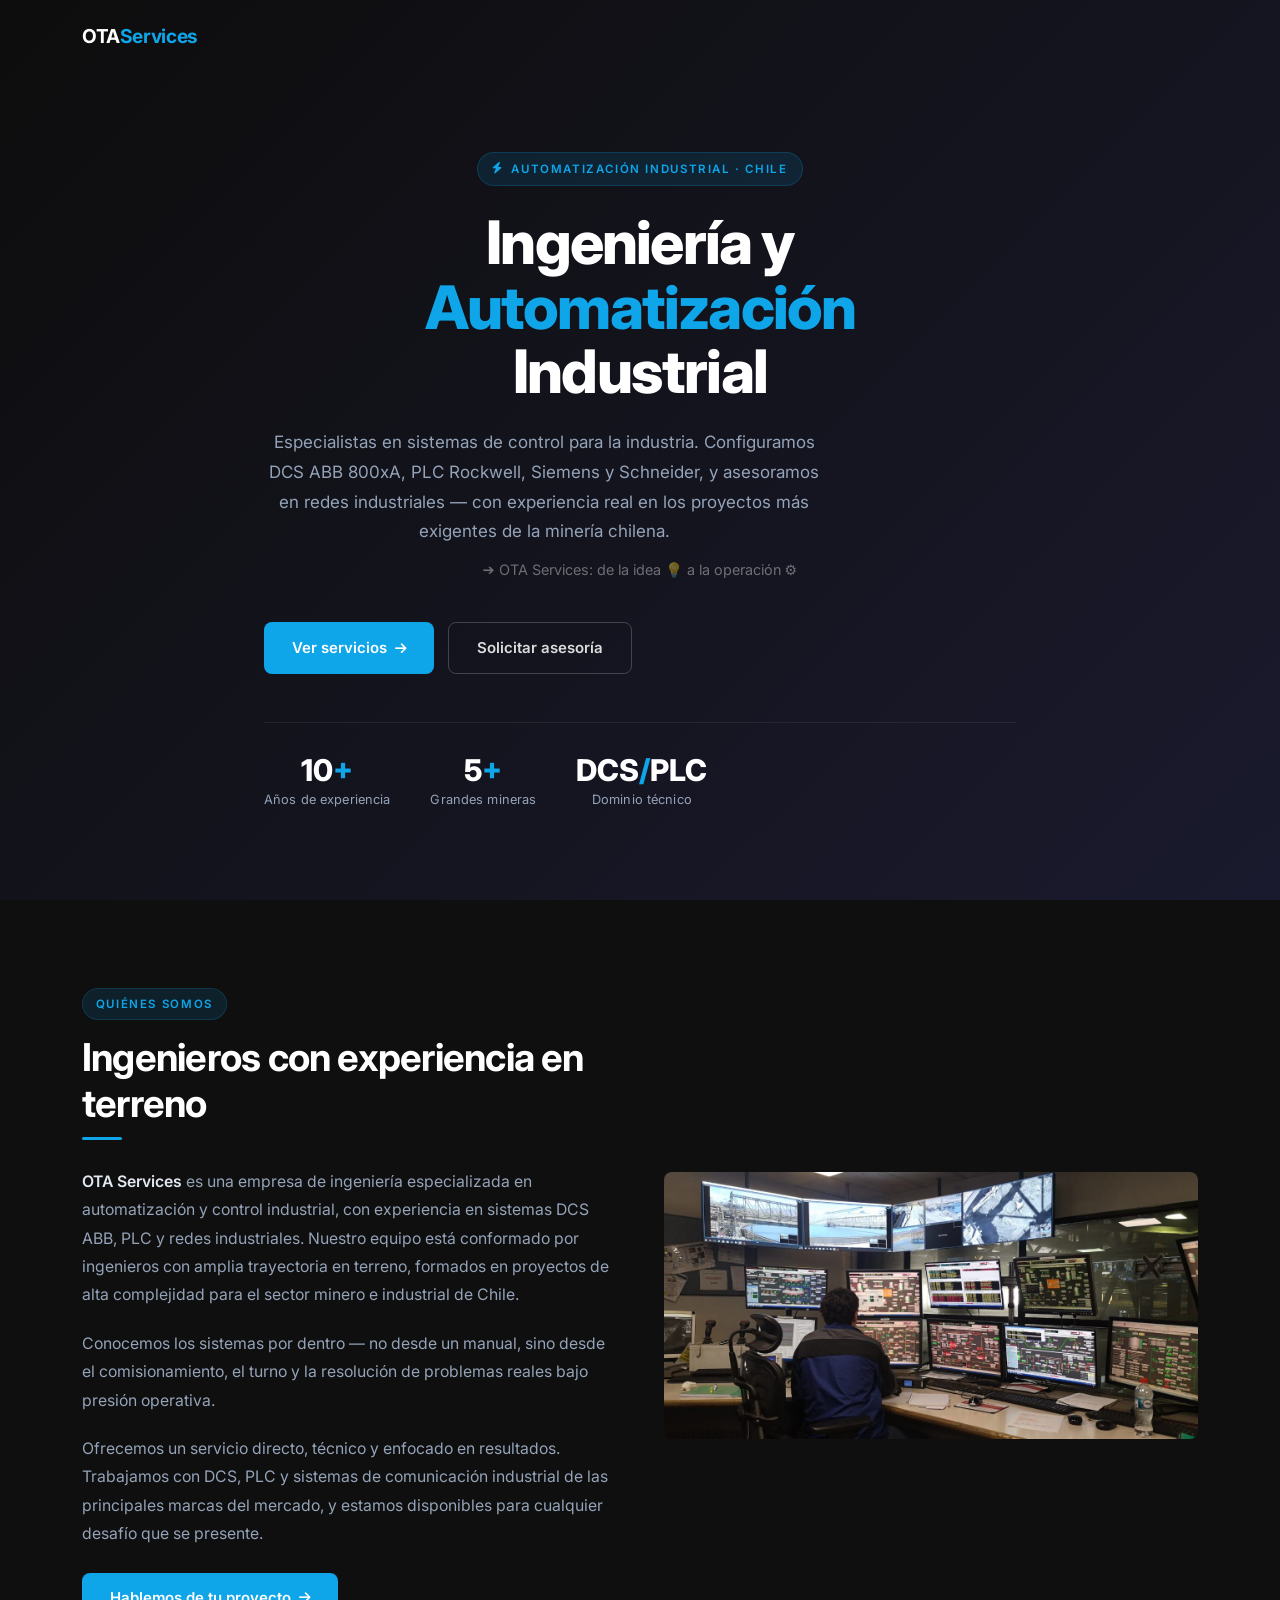
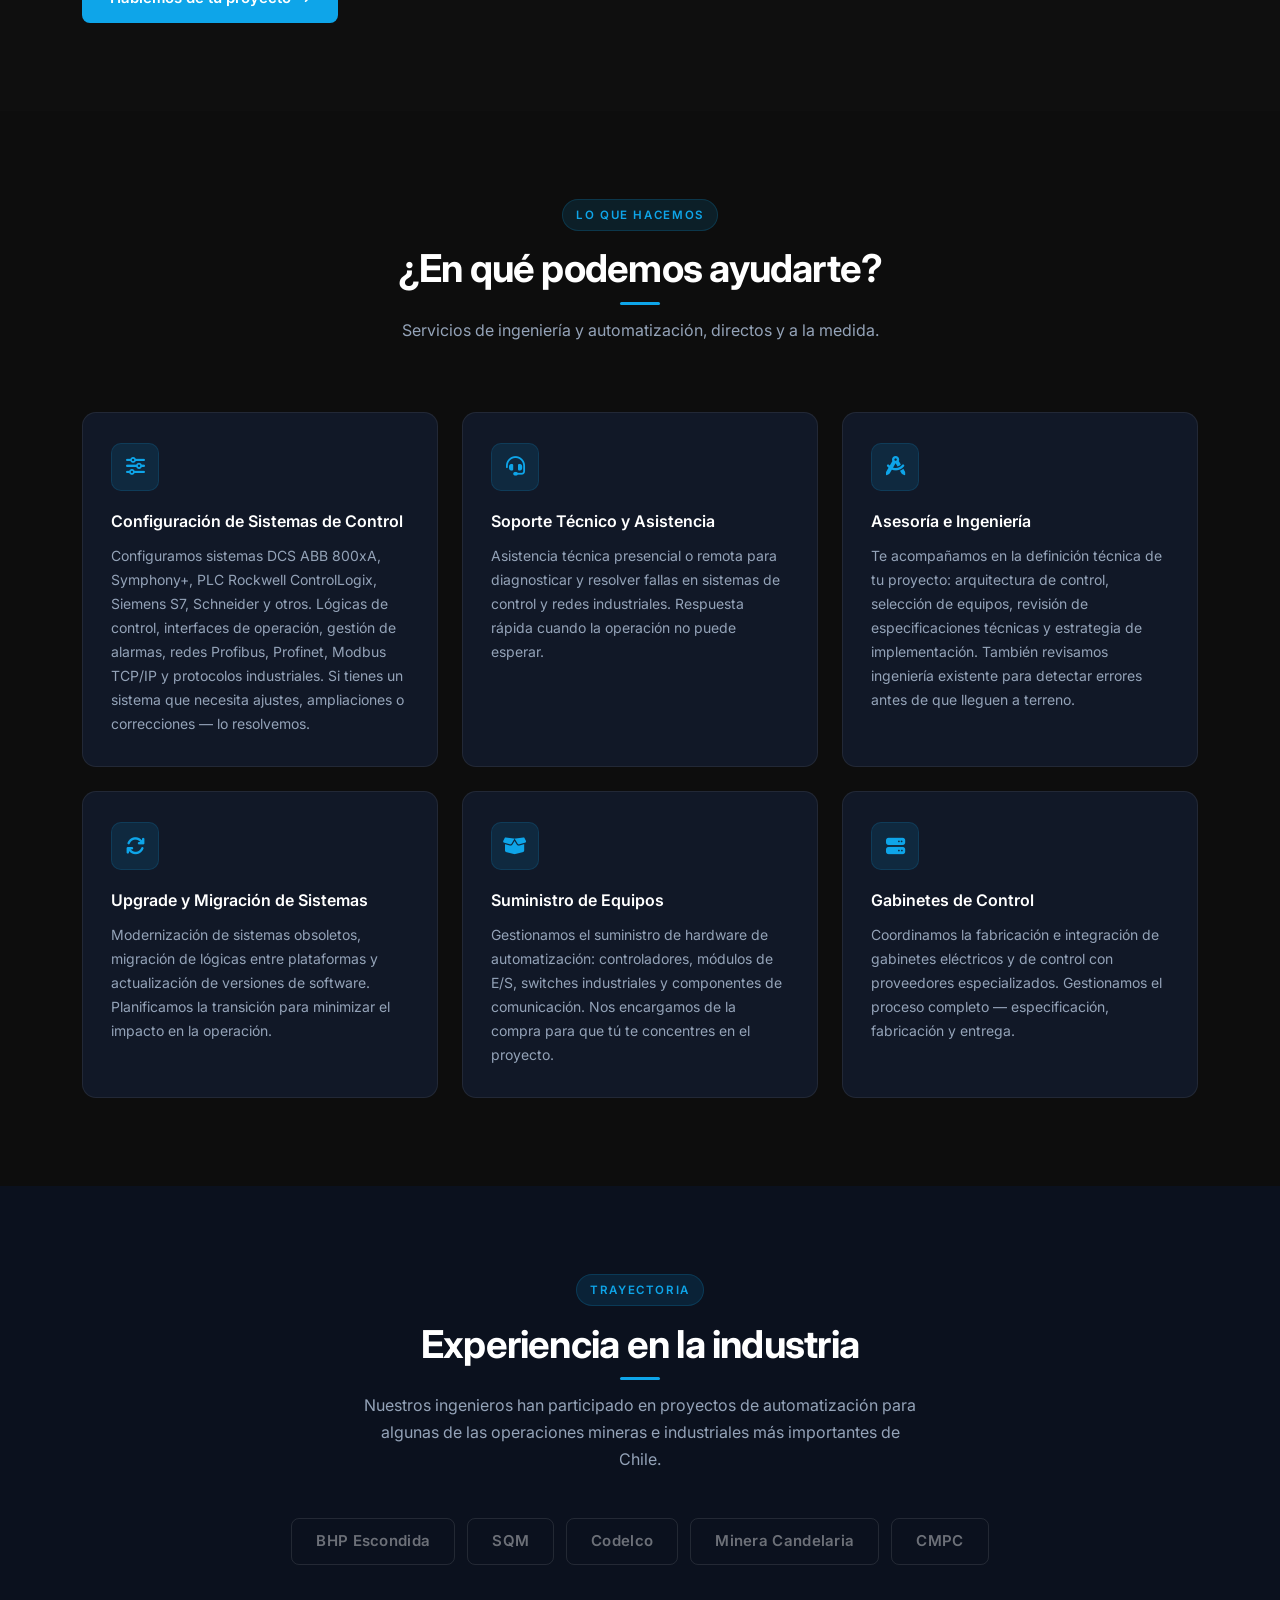
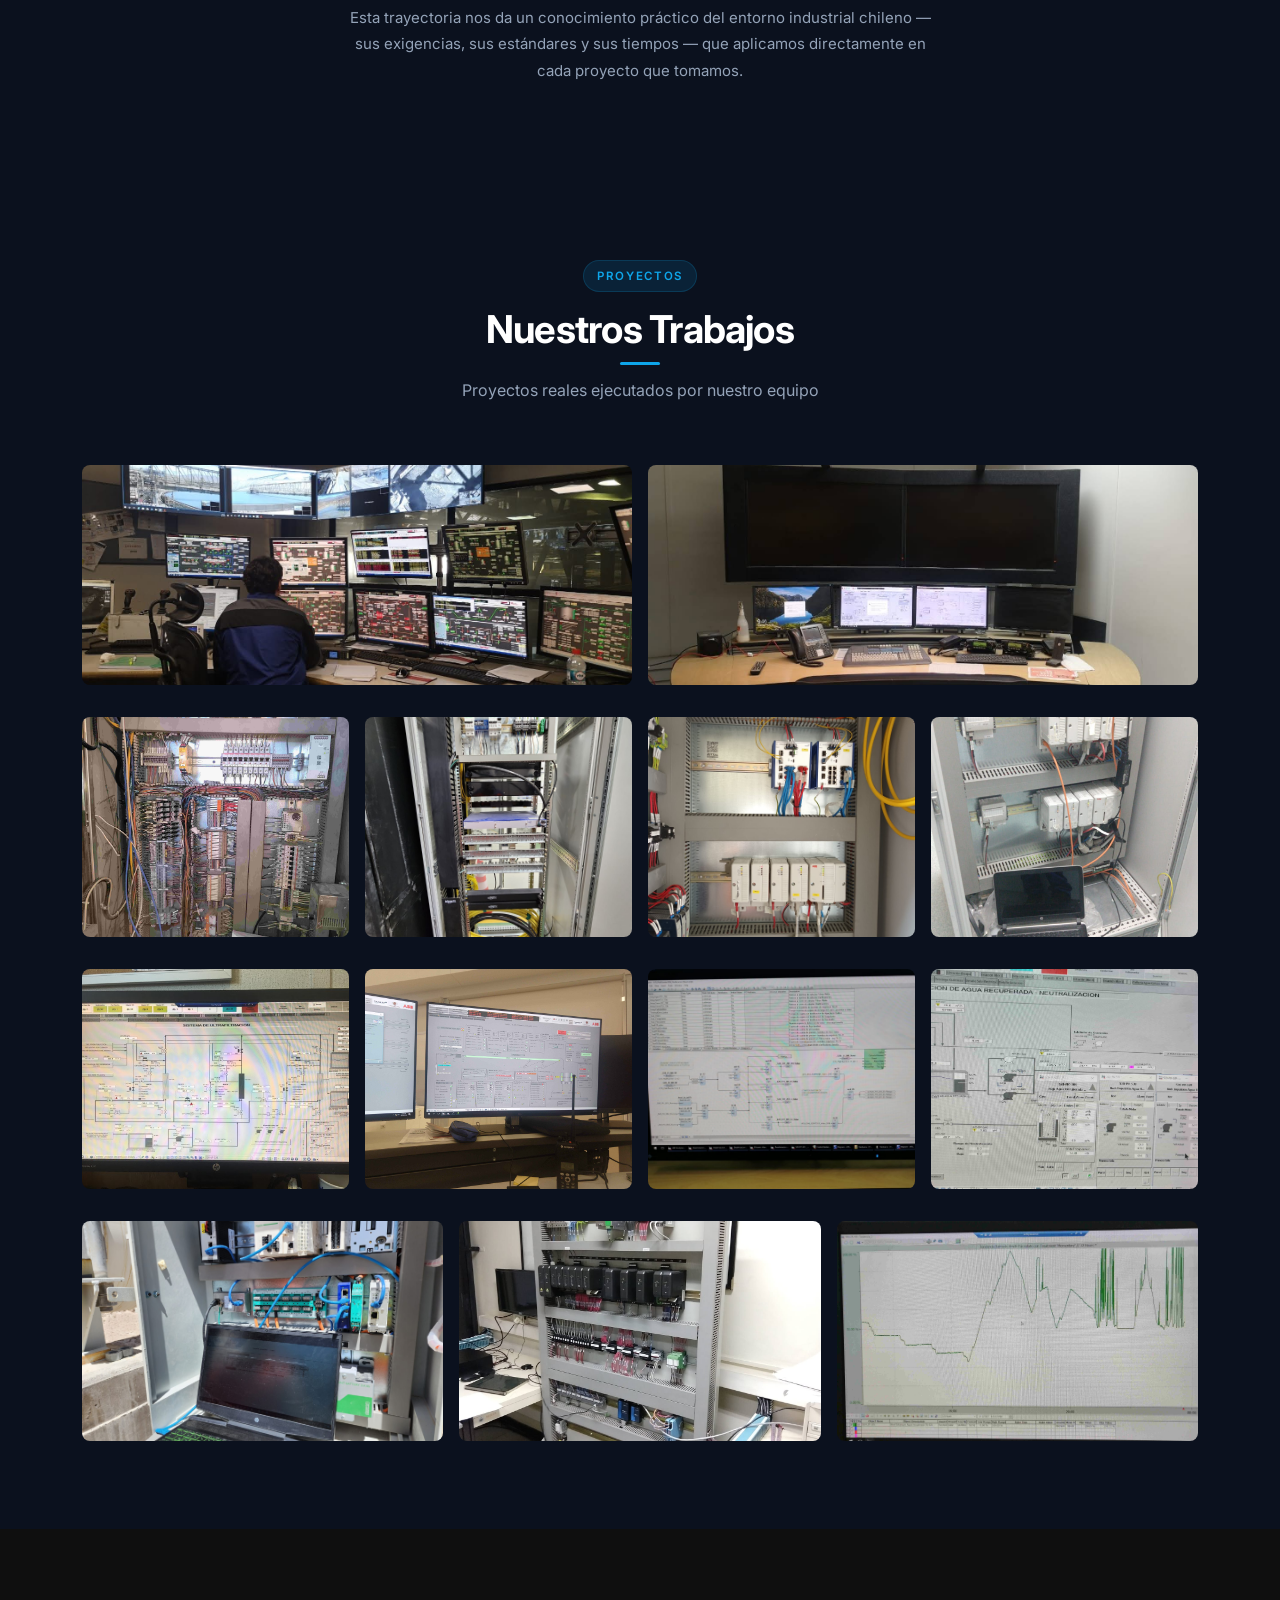
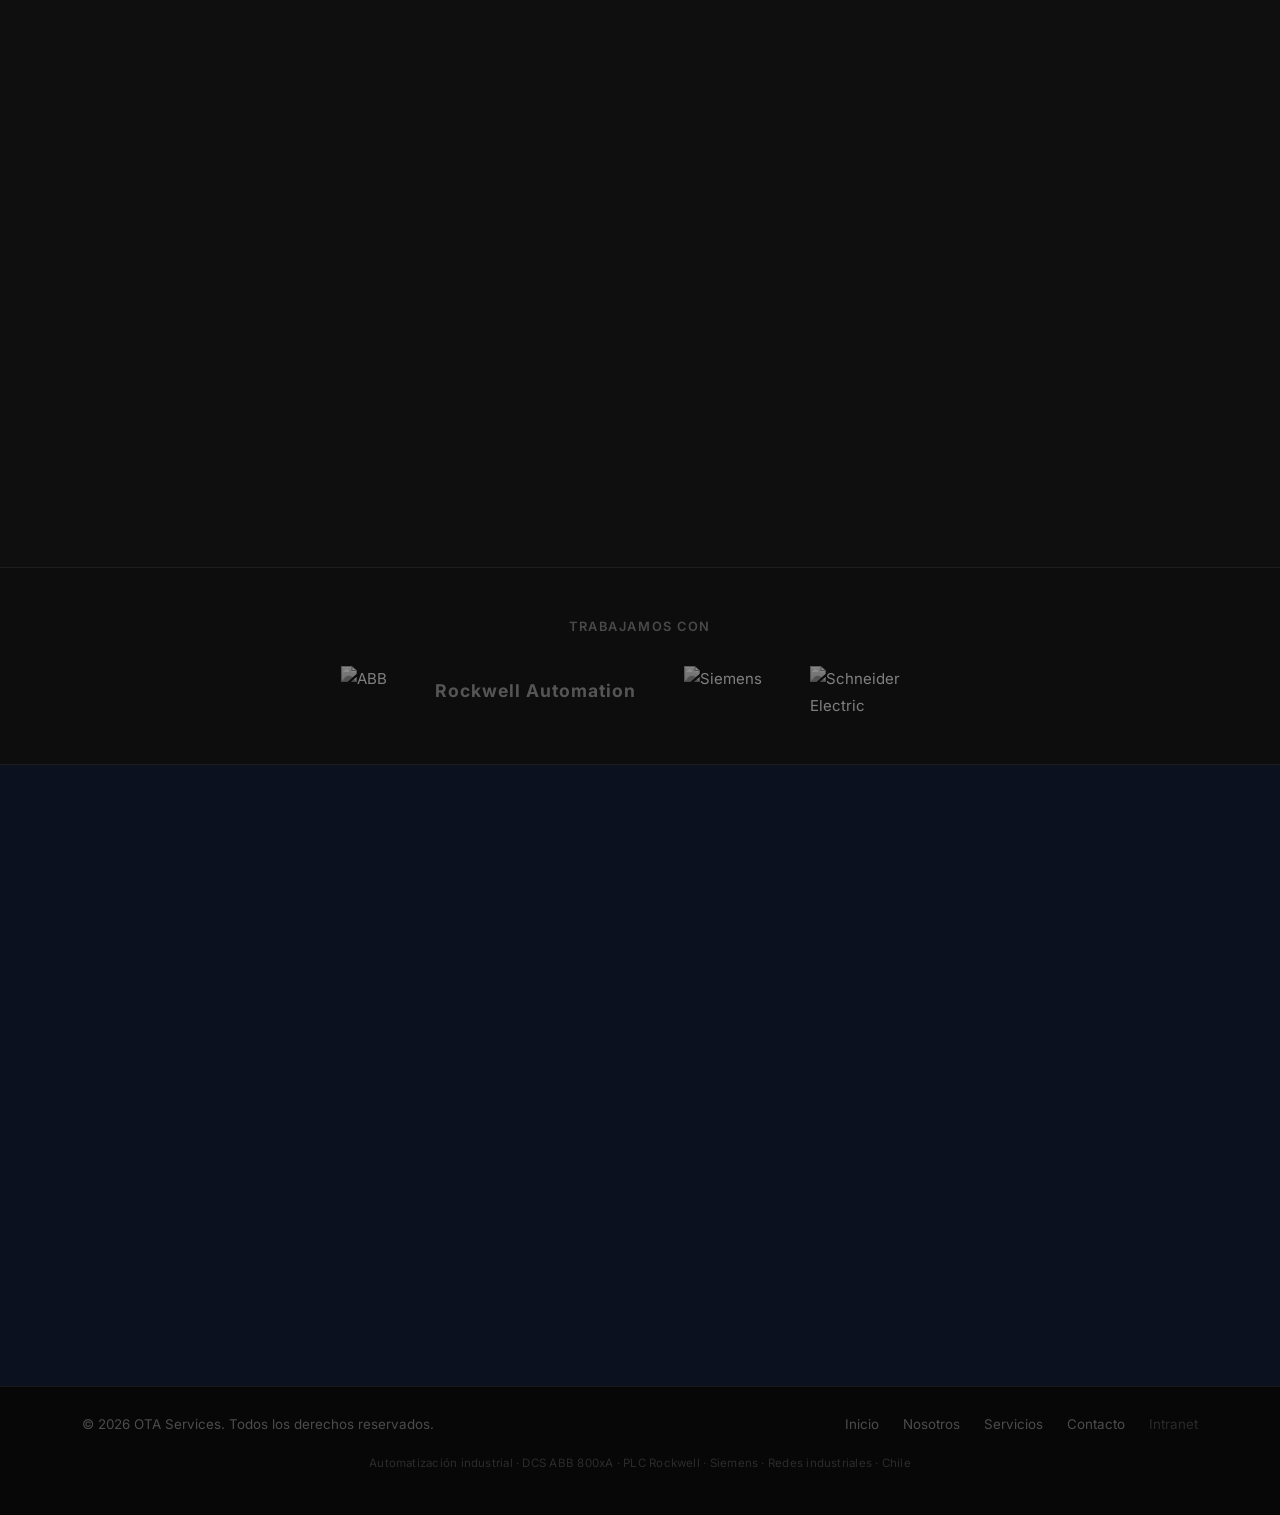
==== commit 0f7a845c: "Restaurar hero desde backup y fix color Rockwell Co-Authored-By: Claude Sonnet 4.6 <noreply@anthropi" ====
--- a/index.html
+++ b/index.html
@@ -119,8 +119,8 @@
 
 <!-- ════════════════════════ 2. HERO ══════════════════════════ -->
 <section id="hero" class="hero-section" aria-label="OTA Services – Ingeniería y Automatización Industrial">
-  <div class="container">
-    <div class="row min-vh-100 align-items-center justify-content-center">
+  <div class="container hero-inner">
+    <div class="row justify-content-center">
       <div class="col-lg-8 col-md-10 col-12 text-center">
 
         <div class="hero-eyebrow reveal from-left">
--- a/css/site.css
+++ b/css/site.css
@@ -171,23 +171,15 @@
   min-height: 100vh;
   display: flex;
   align-items: center;
-  background-image: url('../img/pantalla1.jpg');
-  background-size: cover;
-  background-position: center;
+  background: linear-gradient(135deg, #0d0d0d 0%, #1a1a2e 100%);
   position: relative;
 }
 
-.hero-section::before {
-  content: '';
-  position: absolute;
-  inset: 0;
-  background: rgba(0, 0, 0, 0.75);
-  z-index: 0;
-}
-
-.hero-section .container {
+.hero-inner {
   position: relative;
-  z-index: 1;
+  z-index: 2;
+  padding: 9rem 0 5rem;
+  width: 100%;
 }
 
 .hero-img {
@@ -580,7 +572,7 @@
   font-size: 1.1rem;
   font-weight: 700;
   letter-spacing: 1px;
-  color: rgba(255, 255, 255, 0.45);
+  color: #555555;
   transition: color 0.3s;
   cursor: default;
   display: inline-block;
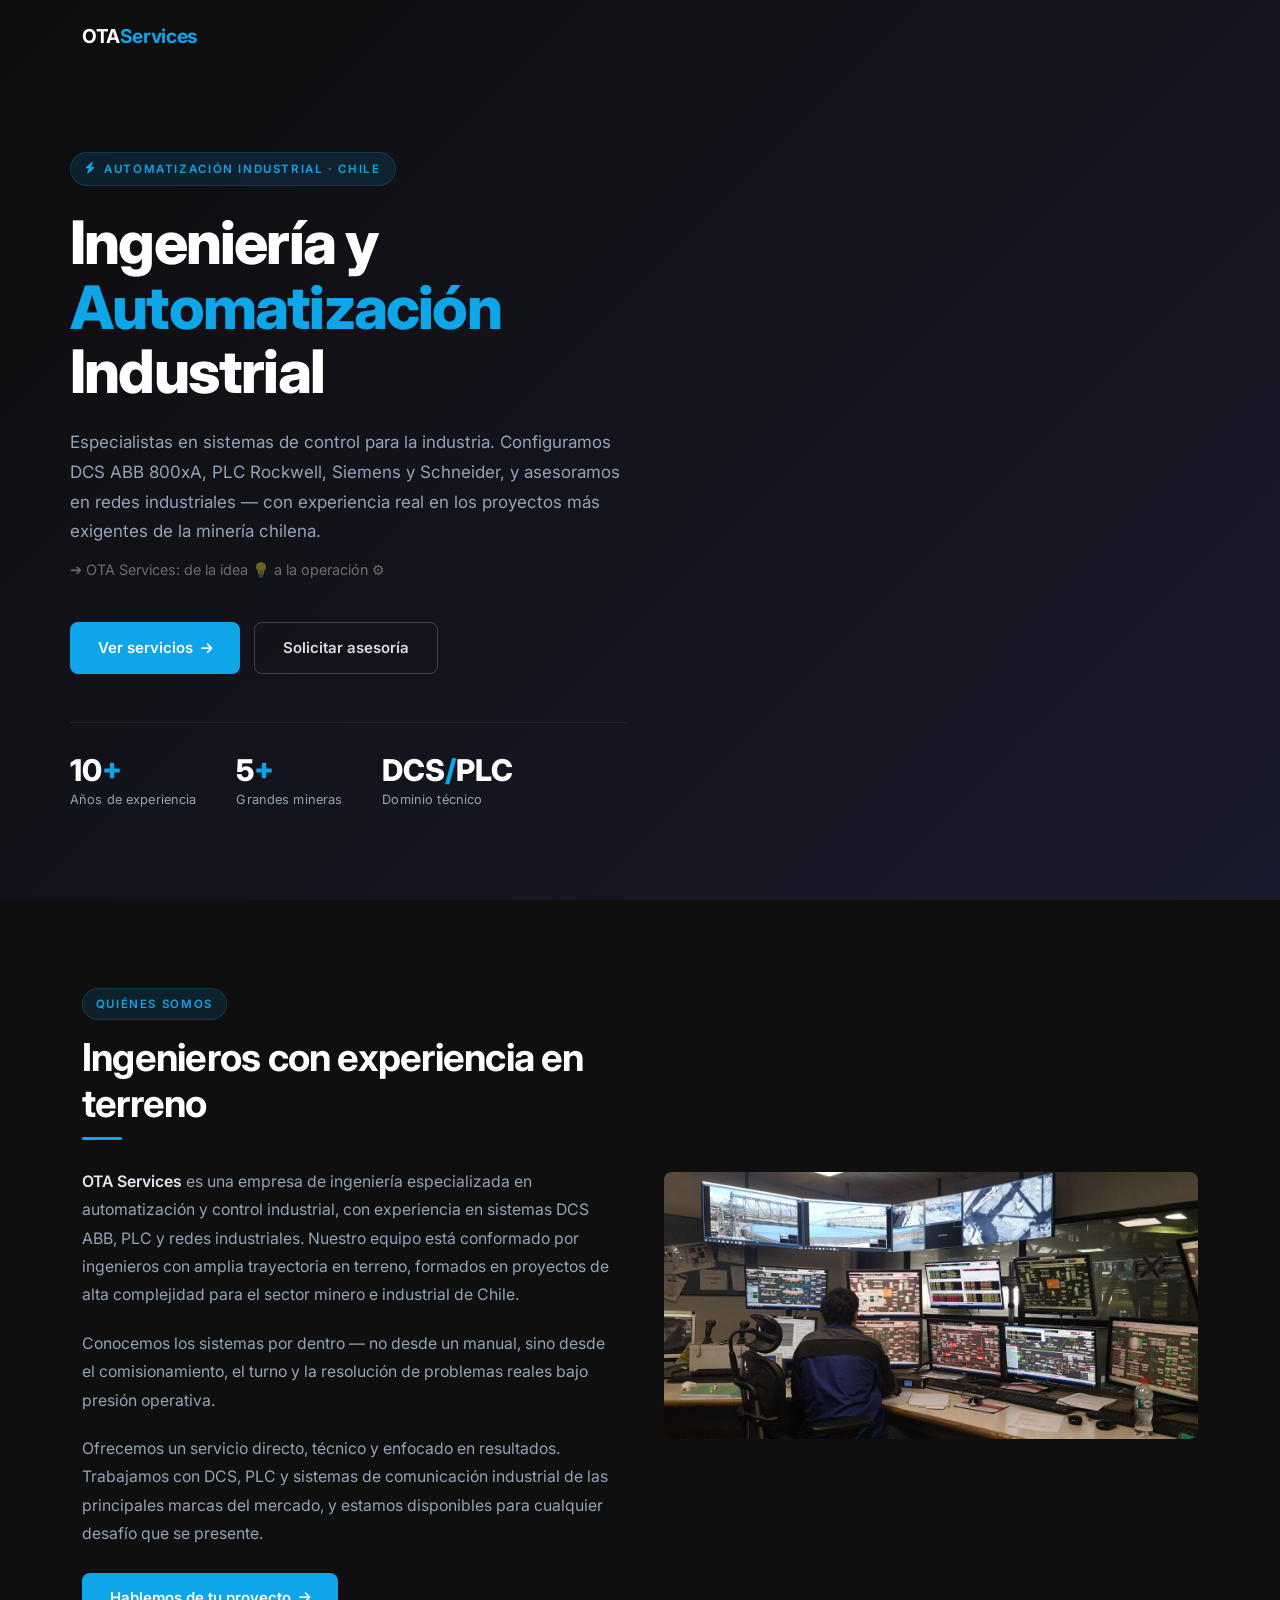
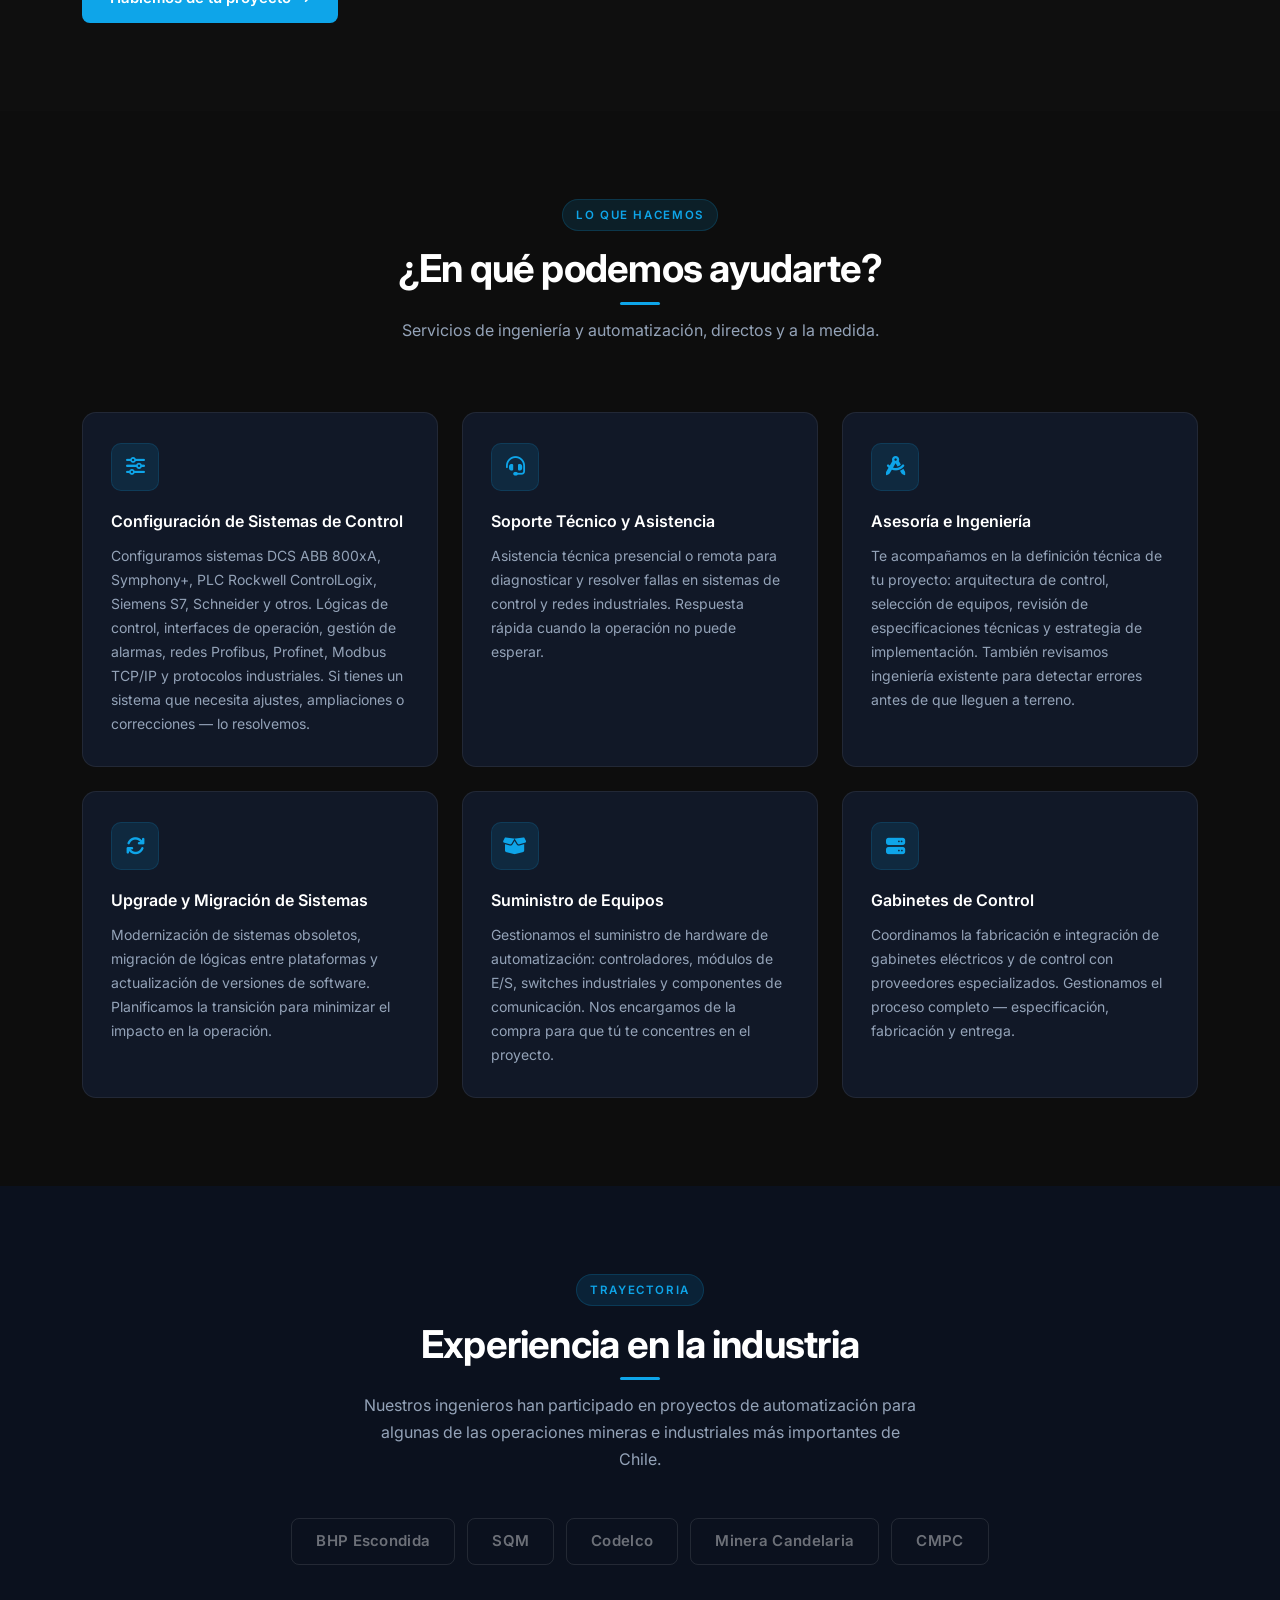
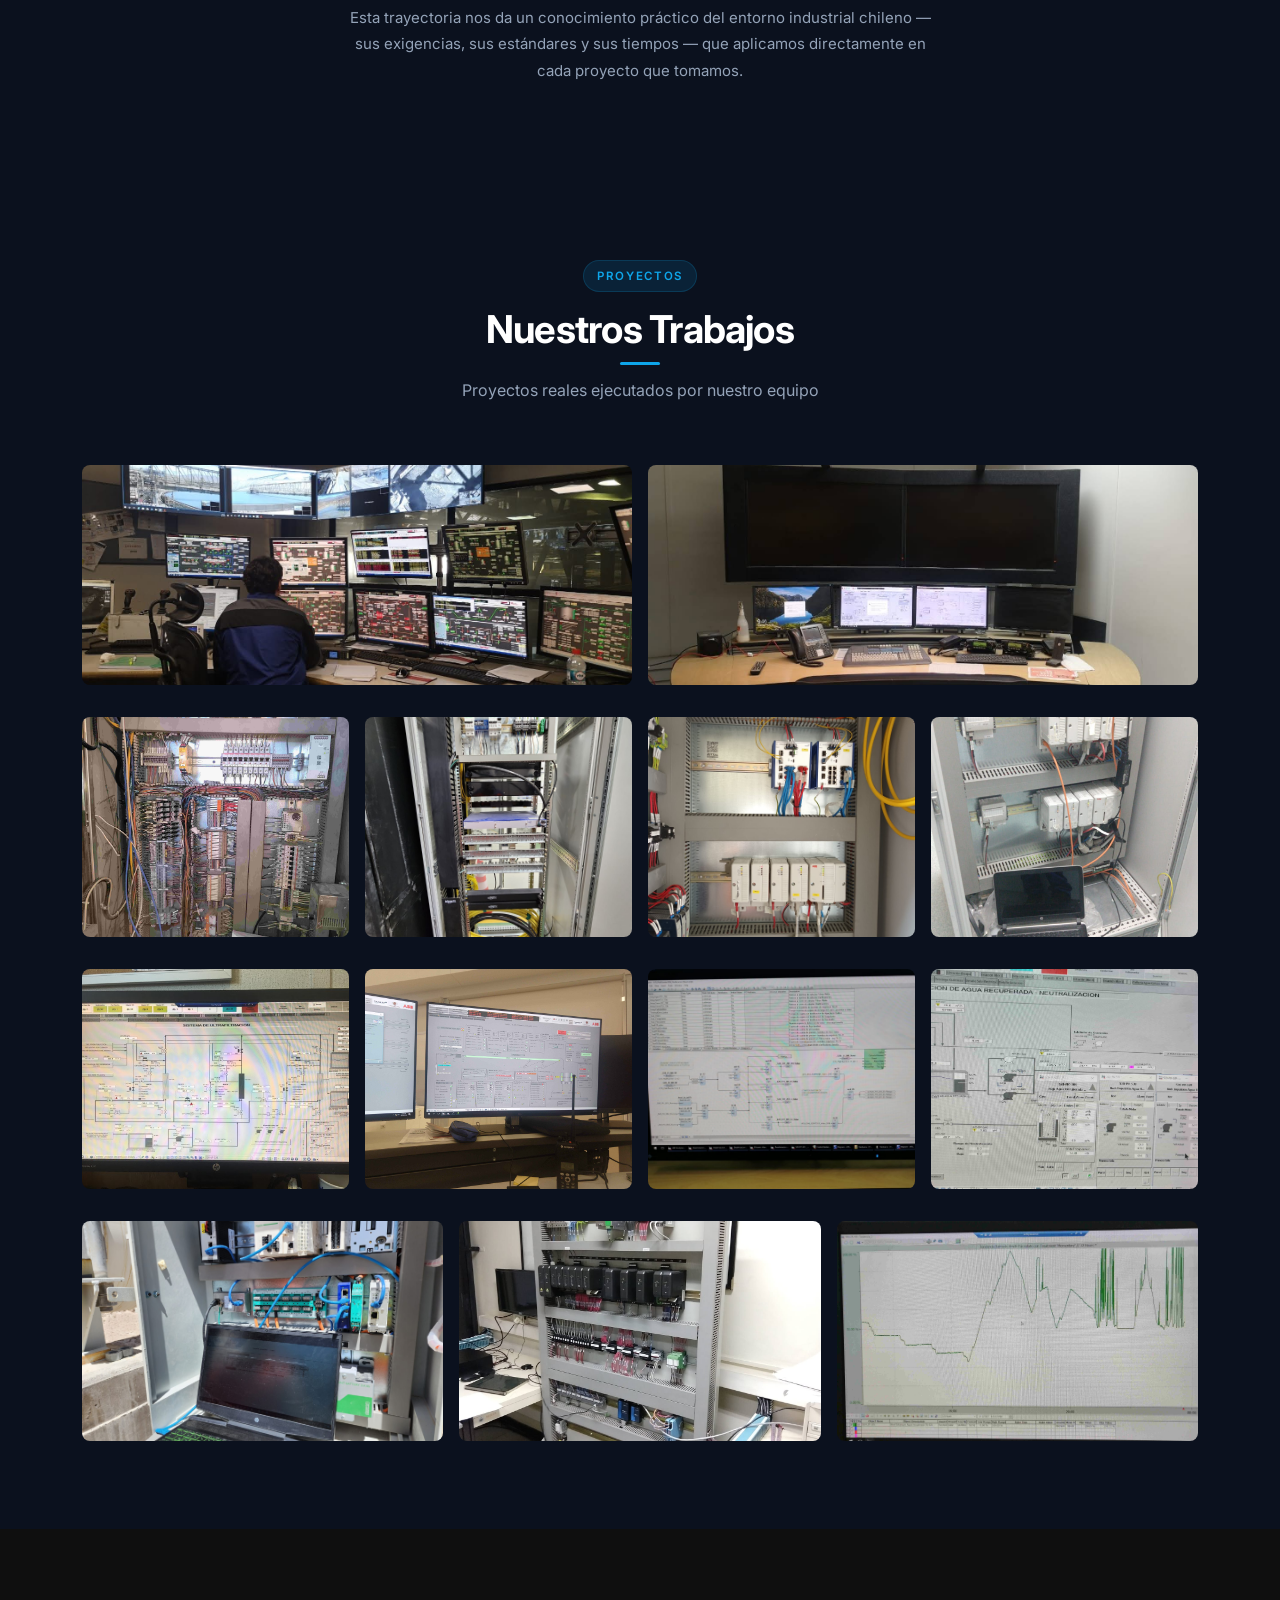
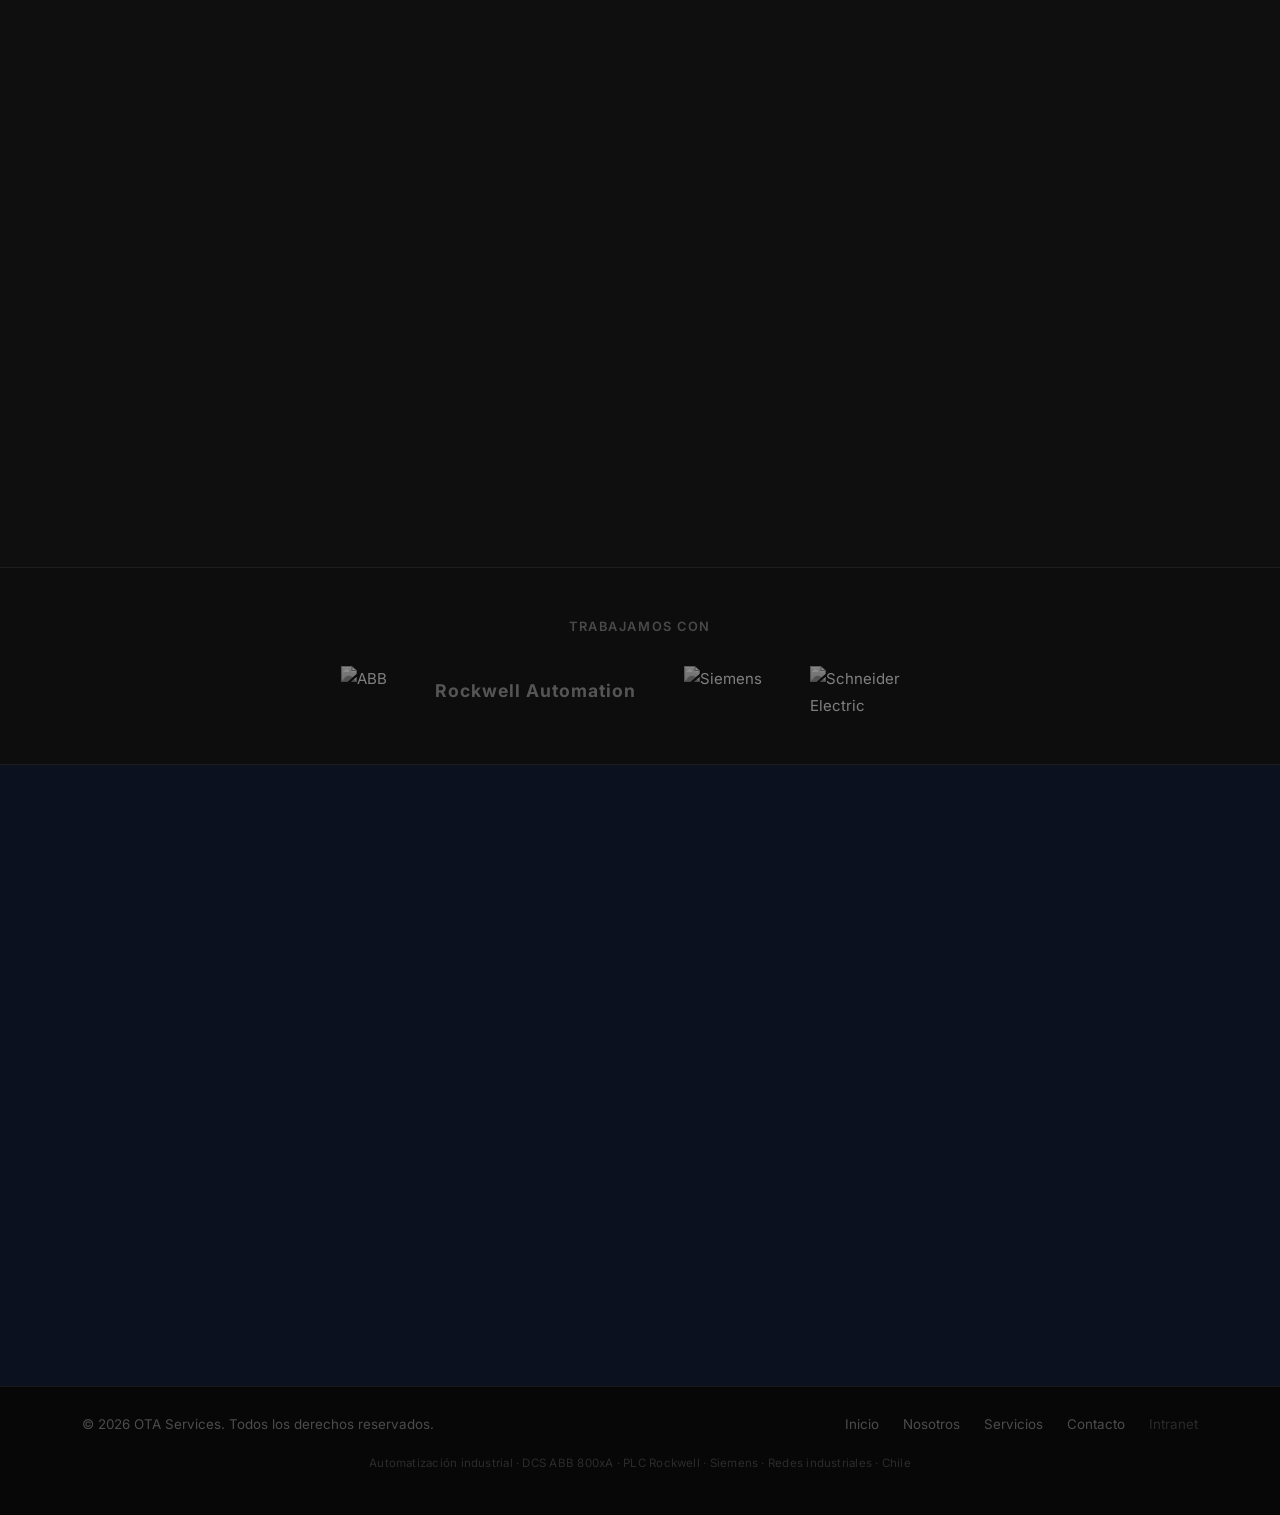
==== commit fcf3c23a: "Hero alineado a la izquierda Co-Authored-By: Claude Sonnet 4.6 <noreply@anthropic.com>" ====
--- a/index.html
+++ b/index.html
@@ -120,8 +120,8 @@
 <!-- ════════════════════════ 2. HERO ══════════════════════════ -->
 <section id="hero" class="hero-section" aria-label="OTA Services – Ingeniería y Automatización Industrial">
   <div class="container hero-inner">
-    <div class="row justify-content-center">
-      <div class="col-lg-8 col-md-10 col-12 text-center">
+    <div class="row">
+      <div class="col-lg-6 col-md-8 col-12">
 
         <div class="hero-eyebrow reveal from-left">
           <i class="fa-solid fa-bolt"></i>
--- a/css/site.css
+++ b/css/site.css
@@ -235,6 +235,7 @@
   display: flex;
   gap: 0.875rem;
   flex-wrap: wrap;
+  justify-content: flex-start;
 }
 
 .btn-primary {
@@ -286,6 +287,7 @@
   padding-top: 2rem;
   border-top: 1px solid var(--border);
   flex-wrap: wrap;
+  justify-content: flex-start;
 }
 
 .stat-value {
